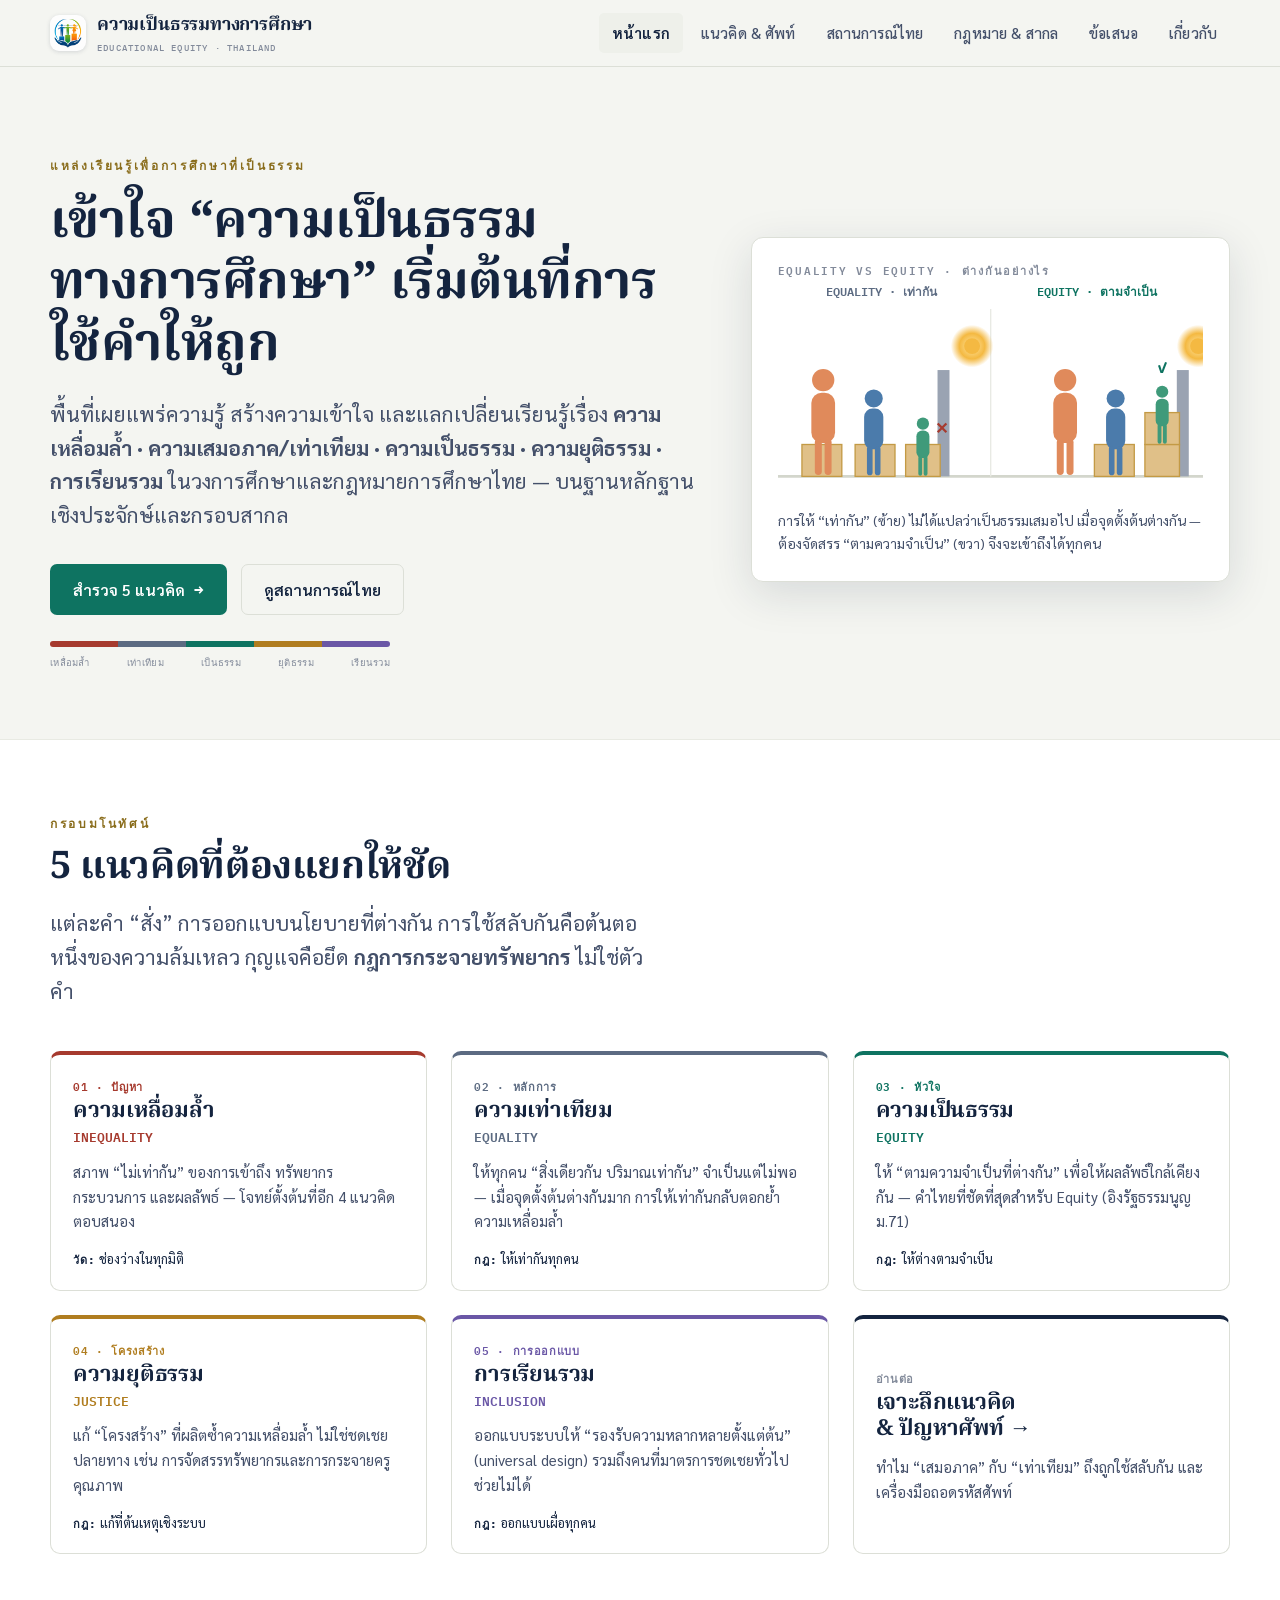
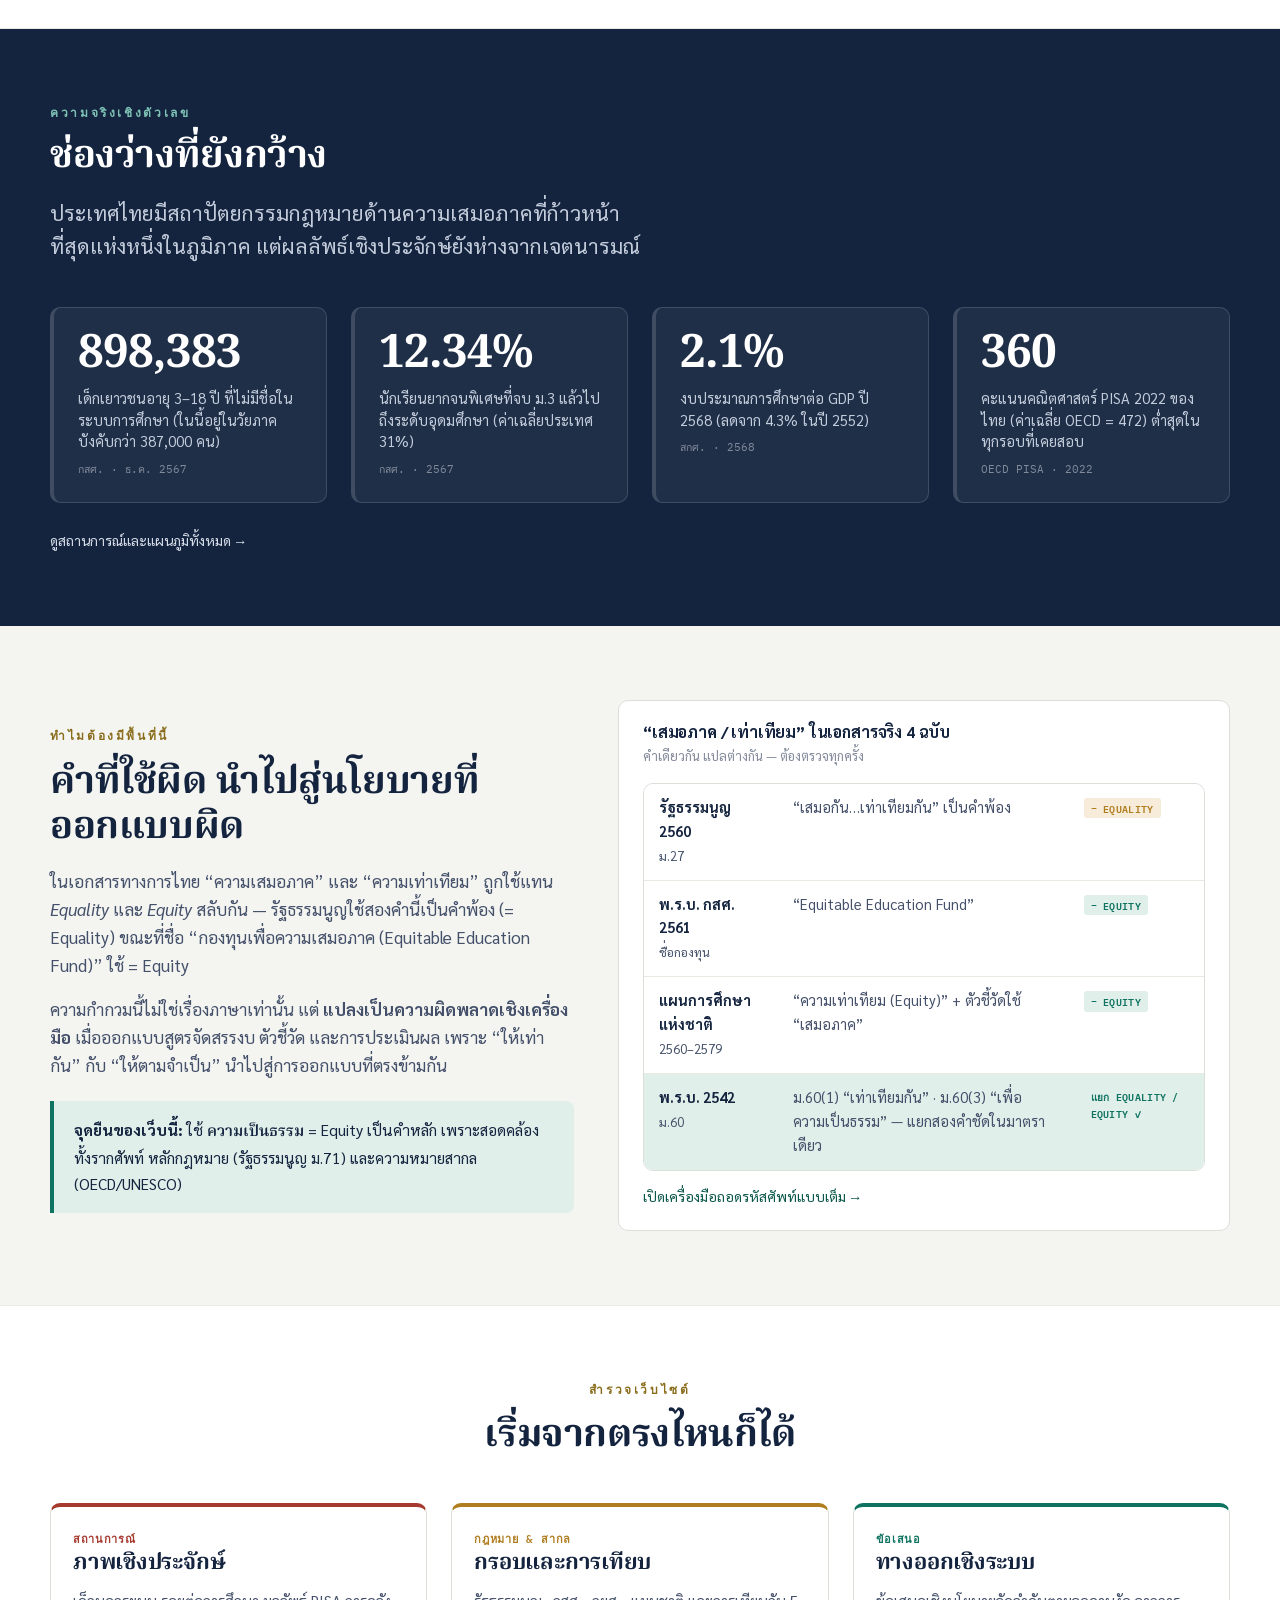
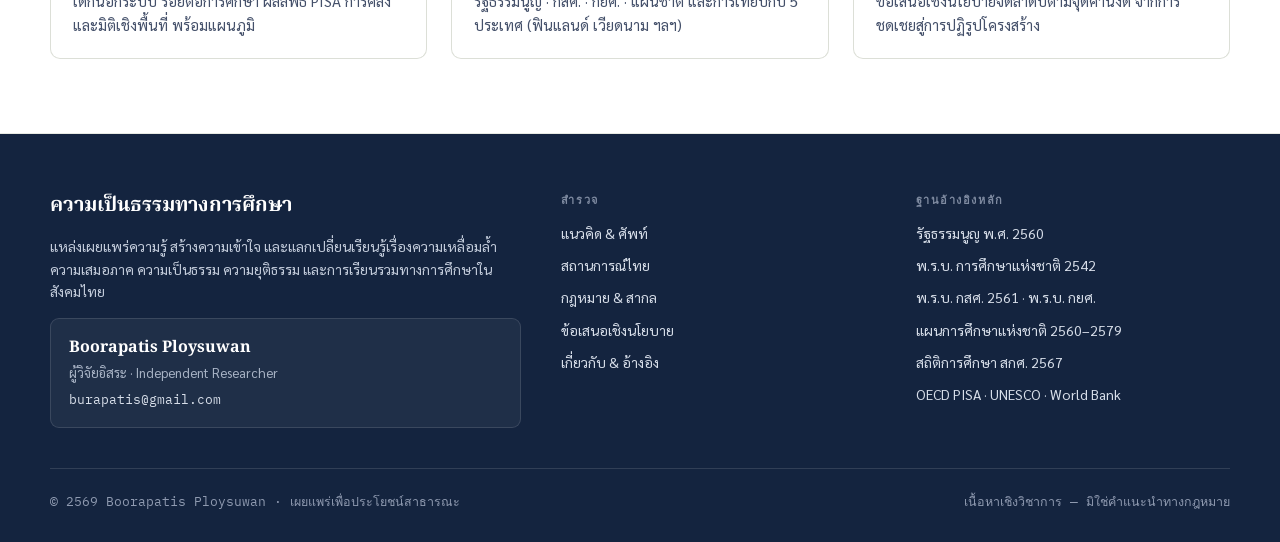
==== index.html @ b5e29b44 "Link constitution to Ratchakitcha and remove local PDF copy. Co-authored-by: Cursor <cursoragent@cur" ====
<!DOCTYPE html>
<html lang="th">
<head>
<meta charset="UTF-8">
<meta name="viewport" content="width=device-width, initial-scale=1.0">
<link rel="icon" type="image/png" href="assets/img/favicon.png">
<link rel="icon" type="image/png" href="assets/img/logo.png">
<title>ความเป็นธรรมทางการศึกษา · Educational Equity Thailand</title>
<meta name="description" content="แหล่งเผยแพร่ความรู้และแลกเปลี่ยนเรียนรู้เรื่องความเหลื่อมล้ำ ความเสมอภาค ความเป็นธรรม ความยุติธรรม และการเรียนรวมทางการศึกษาในสังคมไทย">
<link rel="preconnect" href="https://fonts.googleapis.com">
<link rel="preconnect" href="https://fonts.gstatic.com" crossorigin>
<link href="https://fonts.googleapis.com/css2?family=Noto+Serif+Thai:wght@500;600;700&family=Sarabun:wght@400;500;600;700&family=IBM+Plex+Mono:wght@500;600&display=swap" rel="stylesheet">
<link rel="stylesheet" href="assets/css/styles.css">
<script>document.documentElement.classList.add('js');</script>
</head>
<body>

<!-- HEADER -->
<header class="site-header">
  <div class="wrap nav">
    <a href="index.html" class="brand">
      <img class="brand-logo" src="assets/img/logo.png" alt="โลโก้ ความเป็นธรรมทางการศึกษา">
      <span>ความเป็นธรรมทางการศึกษา<small>Educational Equity · Thailand</small></span>
    </a>
    <button class="nav-toggle" aria-label="เมนู" aria-expanded="false"><span></span><span></span><span></span></button>
    <ul class="nav-links">
      <li><a href="index.html" class="active">หน้าแรก</a></li>
      <li><a href="concepts.html">แนวคิด &amp; ศัพท์</a></li>
      <li><a href="situation.html">สถานการณ์ไทย</a></li>
      <li><a href="frameworks.html">กฎหมาย &amp; สากล</a></li>
      <li><a href="recommendations.html">ข้อเสนอ</a></li>
      <li><a href="about.html">เกี่ยวกับ</a></li>
    </ul>
  </div>
</header>

<!-- HERO -->
<section class="hero">
  <div class="wrap hero-grid">
    <div class="reveal">
      <span class="eyebrow">แหล่งเรียนรู้เพื่อการศึกษาที่เป็นธรรม</span>
      <h1>เข้าใจ “ความเป็นธรรมทางการศึกษา” เริ่มต้นที่การใช้คำให้ถูก</h1>
      <p class="lead">พื้นที่เผยแพร่ความรู้ สร้างความเข้าใจ และแลกเปลี่ยนเรียนรู้เรื่อง <b>ความเหลื่อมล้ำ · ความเสมอภาค/เท่าเทียม · ความเป็นธรรม · ความยุติธรรม · การเรียนรวม</b> ในวงการศึกษาและกฎหมายการศึกษาไทย — บนฐานหลักฐานเชิงประจักษ์และกรอบสากล</p>
      <div class="hero-cta">
        <a href="concepts.html" class="btn btn-primary">สำรวจ 5 แนวคิด <span class="arrow">→</span></a>
        <a href="situation.html" class="btn btn-ghost">ดูสถานการณ์ไทย</a>
      </div>
      <div class="hero-spectrum">
        <div class="spectrum"><i></i><i></i><i></i><i></i><i></i></div>
        <div class="labels"><span>เหลื่อมล้ำ</span><span>เท่าเทียม</span><span>เป็นธรรม</span><span>ยุติธรรม</span><span>เรียนรวม</span></div>
      </div>
    </div>

    <!-- hero visual: equity figures -->
    <div class="hero-card reveal">
      <h4>Equality vs Equity · ต่างกันอย่างไร</h4>
      <svg viewBox="0 0 320 170" role="img" aria-label="ภาพเปรียบเทียบการให้เท่ากันกับการให้ตามความจำเป็น">
        <defs>
          <radialGradient id="sun" cx="50%" cy="50%" r="50%">
            <stop offset="0%" stop-color="#ffe6a3"/><stop offset="60%" stop-color="#f4b942"/><stop offset="100%" stop-color="#f4b942" stop-opacity="0"/>
          </radialGradient>
          <symbol id="k" viewBox="0 0 60 160"><circle cx="30" cy="22" r="16"/><rect x="13" y="40" width="34" height="72" rx="15"/><rect x="18" y="106" width="10" height="52" rx="5"/><rect x="32" y="106" width="10" height="52" rx="5"/></symbol>
        </defs>
        <!-- ground -->
        <line x1="0" y1="150" x2="320" y2="150" stroke="#d3d6cc" stroke-width="2"/>
        <!-- left scene: equality (label) -->
        <text x="78" y="14" text-anchor="middle" font-family="IBM Plex Mono" font-size="9" fill="#5c6b82" font-weight="600">EQUALITY · เท่ากัน</text>
        <text x="240" y="14" text-anchor="middle" font-family="IBM Plex Mono" font-size="9" fill="#0e7361" font-weight="600">EQUITY · ตามจำเป็น</text>
        <line x1="160" y1="24" x2="160" y2="150" stroke="#e8eae3" stroke-width="1"/>
        <!-- walls -->
        <rect x="120" y="70" width="9" height="80" fill="#9aa3b2"/>
        <rect x="300" y="70" width="9" height="80" fill="#9aa3b2"/>
        <circle cx="146" cy="52" r="16" fill="url(#sun)"/><circle cx="146" cy="52" r="6" fill="#f4b942"/>
        <circle cx="316" cy="52" r="16" fill="url(#sun)"/><circle cx="316" cy="52" r="6" fill="#f4b942"/>
        <!-- EQUALITY: 1 box each; short can't see -->
        <g fill="#e0c088" stroke="#c39a45"><rect x="18" y="126" width="30" height="24"/><rect x="58" y="126" width="30" height="24"/><rect x="96" y="126" width="26" height="24"/></g>
        <use href="#k" x="14" y="66" width="40" height="84" fill="#e08a5b"/>
        <use href="#k" x="52" y="82" width="40" height="68" fill="#4b7bab"/>
        <use href="#k" x="92" y="104" width="34" height="46" fill="#3f9a7a"/>
        <text x="118" y="118" font-family="IBM Plex Mono" font-size="12" fill="#a63a2e" font-weight="700">✕</text>
        <!-- EQUITY: redistributed; all see -->
        <g fill="#e0c088" stroke="#c39a45"><rect x="238" y="126" width="30" height="24"/><rect x="276" y="126" width="26" height="24"/><rect x="276" y="102" width="26" height="24"/></g>
        <use href="#k" x="196" y="66" width="40" height="84" fill="#e08a5b"/>
        <use href="#k" x="234" y="82" width="40" height="68" fill="#4b7bab"/>
        <use href="#k" x="272" y="80" width="34" height="46" fill="#3f9a7a"/>
        <text x="286" y="72" font-family="IBM Plex Mono" font-size="11" fill="#0e7361" font-weight="700">✓</text>
      </svg>
      <p class="small muted" style="margin-top:6px">การให้ “เท่ากัน” (ซ้าย) ไม่ได้แปลว่าเป็นธรรมเสมอไป เมื่อจุดตั้งต้นต่างกัน — ต้องจัดสรร “ตามความจำเป็น” (ขวา) จึงจะเข้าถึงได้ทุกคน</p>
    </div>
  </div>
</section>

<!-- 5 CONCEPTS -->
<section class="section alt">
  <div class="wrap">
    <div class="head-block reveal">
      <span class="eyebrow">กรอบมโนทัศน์</span>
      <h2>5 แนวคิดที่ต้องแยกให้ชัด</h2>
      <p class="lead">แต่ละคำ “สั่ง” การออกแบบนโยบายที่ต่างกัน การใช้สลับกันคือต้นตอหนึ่งของความล้มเหลว กุญแจคือยึด <b>กฎการกระจายทรัพยากร</b> ไม่ใช่ตัวคำ</p>
    </div>
    <div class="grid g-3 mt-l">
      <div class="concept-card c-ineq reveal"><span class="tag">01 · ปัญหา</span><h3>ความเหลื่อมล้ำ</h3><div class="en">INEQUALITY</div><p>สภาพ “ไม่เท่ากัน” ของการเข้าถึง ทรัพยากร กระบวนการ และผลลัพธ์ — โจทย์ตั้งต้นที่อีก 4 แนวคิดตอบสนอง</p><div class="rule"><b>วัด:</b> ช่องว่างในทุกมิติ</div></div>
      <div class="concept-card c-eqal reveal"><span class="tag">02 · หลักการ</span><h3>ความเท่าเทียม</h3><div class="en">EQUALITY</div><p>ให้ทุกคน “สิ่งเดียวกัน ปริมาณเท่ากัน” จำเป็นแต่ไม่พอ — เมื่อจุดตั้งต้นต่างกันมาก การให้เท่ากันกลับตอกย้ำความเหลื่อมล้ำ</p><div class="rule"><b>กฎ:</b> ให้เท่ากันทุกคน</div></div>
      <div class="concept-card c-eqty reveal"><span class="tag">03 · หัวใจ</span><h3>ความเป็นธรรม</h3><div class="en">EQUITY</div><p>ให้ “ตามความจำเป็นที่ต่างกัน” เพื่อให้ผลลัพธ์ใกล้เคียงกัน — คำไทยที่ชัดที่สุดสำหรับ Equity (อิงรัฐธรรมนูญ ม.71)</p><div class="rule"><b>กฎ:</b> ให้ต่างตามจำเป็น</div></div>
      <div class="concept-card c-just reveal"><span class="tag">04 · โครงสร้าง</span><h3>ความยุติธรรม</h3><div class="en">JUSTICE</div><p>แก้ “โครงสร้าง” ที่ผลิตซ้ำความเหลื่อมล้ำ ไม่ใช่ชดเชยปลายทาง เช่น การจัดสรรทรัพยากรและการกระจายครูคุณภาพ</p><div class="rule"><b>กฎ:</b> แก้ที่ต้นเหตุเชิงระบบ</div></div>
      <div class="concept-card c-incl reveal"><span class="tag">05 · การออกแบบ</span><h3>การเรียนรวม</h3><div class="en">INCLUSION</div><p>ออกแบบระบบให้ “รองรับความหลากหลายตั้งแต่ต้น” (universal design) รวมถึงคนที่มาตรการชดเชยทั่วไปช่วยไม่ได้</p><div class="rule"><b>กฎ:</b> ออกแบบเผื่อทุกคน</div></div>
      <a href="concepts.html" class="concept-card reveal" style="justify-content:center;align-items:flex-start;text-decoration:none;border-top-color:var(--ink)">
        <span class="tag" style="color:var(--ink-faint)">อ่านต่อ</span>
        <h3 style="color:var(--ink)">เจาะลึกแนวคิด<br>&amp; ปัญหาศัพท์ →</h3>
        <p>ทำไม “เสมอภาค” กับ “เท่าเทียม” ถึงถูกใช้สลับกัน และเครื่องมือถอดรหัสศัพท์</p>
      </a>
    </div>
  </div>
</section>

<!-- KEY STATS -->
<section class="section ink">
  <div class="wrap">
    <div class="head-block reveal">
      <span class="eyebrow">ความจริงเชิงตัวเลข</span>
      <h2>ช่องว่างที่ยังกว้าง</h2>
      <p class="lead" style="color:#c3ccdb">ประเทศไทยมีสถาปัตยกรรมกฎหมายด้านความเสมอภาคที่ก้าวหน้าที่สุดแห่งหนึ่งในภูมิภาค แต่ผลลัพธ์เชิงประจักษ์ยังห่างจากเจตนารมณ์</p>
    </div>
    <div class="grid g-4 mt-l">
      <div class="stat accent-ineq reveal"><div class="num"><span data-count="982304" data-dec="0">0</span></div><div class="lbl">เด็กเยาวชนอายุ 3–18 ปี ที่ไม่มีชื่อในระบบการศึกษา (ในนี้อยู่ในวัยภาคบังคับกว่า 387,000 คน)</div><div class="src">กสศ. · ธ.ค. 2567</div></div>
      <div class="stat accent-just reveal"><div class="num"><span data-count="13.49" data-dec="2" data-suffix="%">0</span></div><div class="lbl">นักเรียนยากจนพิเศษที่จบ ม.3 แล้วไปถึงระดับอุดมศึกษา (ค่าเฉลี่ยประเทศ 31%)</div><div class="src">กสศ. · 2567</div></div>
      <div class="stat accent-eqty reveal"><div class="num"><span data-count="2.3" data-dec="1" data-suffix="%">0</span></div><div class="lbl">งบประมาณการศึกษาต่อ GDP ปี 2568 (ลดจาก 4.3% ในปี 2552)</div><div class="src">สกศ. · 2568</div></div>
      <div class="stat accent-incl reveal"><div class="num"><span data-count="394" data-dec="0">0</span></div><div class="lbl">คะแนนคณิตศาสตร์ PISA 2022 ของไทย (ค่าเฉลี่ย OECD = 472) ต่ำสุดในทุกรอบที่เคยสอบ</div><div class="src">OECD PISA · 2022</div></div>
    </div>
    <p class="small mt-m reveal" style="color:#8f9ab0"><a href="situation.html" style="color:#d7dee9">ดูสถานการณ์และแผนภูมิทั้งหมด →</a></p>
  </div>
</section>

<!-- WHY -->
<section class="section">
  <div class="wrap grid g-2" style="align-items:center;gap:44px">
    <div class="reveal prose">
      <span class="eyebrow">ทำไมต้องมีพื้นที่นี้</span>
      <h2 class="mt-s">คำที่ใช้ผิด นำไปสู่นโยบายที่ออกแบบผิด</h2>
      <p>ในเอกสารทางการไทย “ความเสมอภาค” และ “ความเท่าเทียม” ถูกใช้แทน <i>Equality</i> และ <i>Equity</i> สลับกัน — รัฐธรรมนูญใช้สองคำนี้เป็นคำพ้อง (= Equality) ขณะที่ชื่อ “กองทุนเพื่อความเสมอภาค (Equitable Education Fund)” ใช้ = Equity</p>
      <p>ความกำกวมนี้ไม่ใช่เรื่องภาษาเท่านั้น แต่ <b>แปลงเป็นความผิดพลาดเชิงเครื่องมือ</b> เมื่อออกแบบสูตรจัดสรรงบ ตัวชี้วัด และการประเมินผล เพราะ “ให้เท่ากัน” กับ “ให้ตามจำเป็น” นำไปสู่การออกแบบที่ตรงข้ามกัน</p>
      <div class="callout eqty"><b>จุดยืนของเว็บนี้:</b> ใช้ <span class="kw">ความเป็นธรรม</span> = Equity เป็นคำหลัก เพราะสอดคล้องทั้งรากศัพท์ หลักกฎหมาย (รัฐธรรมนูญ ม.71) และความหมายสากล (OECD/UNESCO)</div>
    </div>
    <div class="reveal">
      <div class="chart">
        <h4>“เสมอภาค / เท่าเทียม” ในเอกสารจริง 4 ฉบับ</h4>
        <div class="cap">คำเดียวกัน แปลต่างกัน — ต้องตรวจทุกครั้ง</div>
        <div class="table-wrap" style="margin-top:16px">
          <table class="data">
            <tbody>
              <tr><td><b>รัฐธรรมนูญ 2560</b><br><span class="xsmall muted">ม.27</span></td><td>“เสมอกัน…เท่าเทียมกัน” เป็นคำพ้อง</td><td><span class="chip w">= EQUALITY</span></td></tr>
              <tr><td><b>พ.ร.บ. กสศ. 2561</b><br><span class="xsmall muted">ชื่อกองทุน</span></td><td>“Equitable Education Fund”</td><td><span class="chip s">= EQUITY</span></td></tr>
              <tr><td><b>แผนการศึกษาแห่งชาติ</b><br><span class="xsmall muted">2560–2579</span></td><td>“ความเท่าเทียม (Equity)” + ตัวชี้วัดใช้ “เสมอภาค”</td><td><span class="chip s">= EQUITY</span></td></tr>
              <tr style="background:var(--c-eqty-bg)"><td><b>พ.ร.บ. 2542</b><br><span class="xsmall muted">ม.60</span></td><td>ม.60(1) “เท่าเทียมกัน” · ม.60(3) “เพื่อความเป็นธรรม” — แยกสองคำชัดในมาตราเดียว</td><td><span class="chip s">แยก EQUALITY / EQUITY ✓</span></td></tr>
            </tbody>
          </table>
        </div>
        <p class="small muted" style="margin-top:14px"><a href="concepts.html#decoder">เปิดเครื่องมือถอดรหัสศัพท์แบบเต็ม →</a></p>
      </div>
    </div>
  </div>
</section>

<!-- EXPLORE CTA -->
<section class="section alt">
  <div class="wrap">
    <div class="head-block reveal center maxw"><span class="eyebrow">สำรวจเว็บไซต์</span><h2 class="mt-s">เริ่มจากตรงไหนก็ได้</h2></div>
    <div class="grid g-3 mt-l">
      <a href="situation.html" class="concept-card reveal" style="border-top-color:var(--c-ineq)"><span class="tag" style="color:var(--c-ineq)">สถานการณ์</span><h3>ภาพเชิงประจักษ์</h3><p>เด็กนอกระบบ รอยต่อการศึกษา ผลลัพธ์ PISA การคลัง และมิติเชิงพื้นที่ พร้อมแผนภูมิ</p></a>
      <a href="frameworks.html" class="concept-card reveal" style="border-top-color:var(--c-just)"><span class="tag" style="color:var(--c-just)">กฎหมาย &amp; สากล</span><h3>กรอบและการเทียบ</h3><p>รัฐธรรมนูญ · กสศ. · กยศ. · แผนชาติ และการเทียบกับ 5 ประเทศ (ฟินแลนด์ เวียดนาม ฯลฯ)</p></a>
      <a href="recommendations.html" class="concept-card reveal" style="border-top-color:var(--c-eqty)"><span class="tag" style="color:var(--c-eqty)">ข้อเสนอ</span><h3>ทางออกเชิงระบบ</h3><p>ข้อเสนอเชิงนโยบายจัดลำดับตามจุดคานงัด จากการชดเชยสู่การปฏิรูปโครงสร้าง</p></a>
    </div>
  </div>
</section>

<!-- FOOTER -->
<footer class="site-footer">
  <div class="wrap">
    <div class="footer-grid">
      <div>
        <div class="brand-f">ความเป็นธรรมทางการศึกษา</div>
        <p>แหล่งเผยแพร่ความรู้ สร้างความเข้าใจ และแลกเปลี่ยนเรียนรู้เรื่องความเหลื่อมล้ำ ความเสมอภาค ความเป็นธรรม ความยุติธรรม และการเรียนรวมทางการศึกษาในสังคมไทย</p>
        <div class="foot-author">
          <div class="nm">Boorapatis Ploysuwan</div>
          <div class="rl">ผู้วิจัยอิสระ · Independent Researcher</div>
          <a href="mailto:burapatis@gmail.com">burapatis@gmail.com</a>
        </div>
      </div>
      <div>
        <h5>สำรวจ</h5>
        <ul>
          <li><a href="concepts.html">แนวคิด &amp; ศัพท์</a></li>
          <li><a href="situation.html">สถานการณ์ไทย</a></li>
          <li><a href="frameworks.html">กฎหมาย &amp; สากล</a></li>
          <li><a href="recommendations.html">ข้อเสนอเชิงนโยบาย</a></li>
          <li><a href="about.html">เกี่ยวกับ &amp; อ้างอิง</a></li>
        </ul>
      </div>
      <div>
        <h5>ฐานอ้างอิงหลัก</h5>
        <ul>
          <li><a href="https://www.ratchakitcha.soc.go.th/DATA/PDF/2560/A/040/1.PDF" target="_blank" rel="noopener">รัฐธรรมนูญ พ.ศ. 2560</a></li><li><a href="assets/docs/national-education-act-2542.pdf" target="_blank" rel="noopener">พ.ร.บ. การศึกษาแห่งชาติ 2542</a></li>
          <li><a href="assets/docs/eef-act-2561.pdf" target="_blank" rel="noopener">พ.ร.บ. กสศ. 2561</a> · <a href="assets/docs/student-loan-act.pdf" target="_blank" rel="noopener">พ.ร.บ. กยศ.</a></li>
          <li><a href="assets/docs/national-education-plan-2560-2579.pdf" target="_blank" rel="noopener">แผนการศึกษาแห่งชาติ 2560–2579</a></li>
          <li><a href="assets/docs/education-statistics-2567.pdf" target="_blank" rel="noopener">สถิติการศึกษา สกศ. 2567</a></li>
          <li><a href="https://www.oecd.org/en/publications/pisa-2022-results-volume-i_53f23881-en.html" target="_blank" rel="noopener">OECD PISA</a> · <a href="https://www.unesco.org/sdg4education2030/en/about-us" target="_blank" rel="noopener">UNESCO</a> · <a href="https://www.worldbank.org/en/topic/education/brief/what-is-learning-poverty" target="_blank" rel="noopener">World Bank</a></li>
        </ul>
      </div>
    </div>
    <div class="footer-bottom">
      <span>© <span id="year">2568</span> Boorapatis Ploysuwan · เผยแพร่เพื่อประโยชน์สาธารณะ</span>
      <span>เนื้อหาเชิงวิชาการ — มิใช่คำแนะนำทางกฎหมาย</span>
    </div>
  </div>
</footer>

<button class="backtop" aria-label="กลับขึ้นบน">↑</button>
<script src="assets/js/main.js"></script>
</body>
</html>
---- assets/css/styles.css ----
/* =====================================================================
   ความเป็นธรรมทางการศึกษา — Educational Equity Thailand
   Design system · Boorapatis Ploysuwan
   ===================================================================== */

:root{
  /* surfaces */
  --paper:#f4f5f1;
  --paper-2:#ffffff;
  --paper-3:#eef0ea;
  --ink:#14243f;
  --ink-soft:#44506a;
  --ink-faint:#828a9a;
  --line:#dcdfd7;
  --line-soft:#e8eae3;

  /* concept spectrum */
  --c-ineq:#a63a2e;   --c-ineq-bg:#f6e6e2;
  --c-eqal:#5c6b82;   --c-eqal-bg:#e9ebef;
  --c-eqty:#0e7361;   --c-eqty-bg:#e0efea;
  --c-just:#b07d1f;   --c-just-bg:#f6ecd9;
  --c-incl:#6a57a6;   --c-incl-bg:#ece7f5;

  /* brand action */
  --brand:#0e7361;
  --brand-dk:#0a5749;
  --gold:#8a6d1c;

  /* type */
  --serif:"Noto Serif Thai", Georgia, serif;
  --sans:"Sarabun", system-ui, -apple-system, sans-serif;
  --mono:"IBM Plex Mono", ui-monospace, monospace;

  --wrap:1180px;
  --radius:6px;
  --shadow:0 2px 20px rgba(20,36,63,.07);
  --shadow-lg:0 12px 44px rgba(20,36,63,.13);
}

*{ box-sizing:border-box; margin:0; padding:0; }
html{ scroll-behavior:smooth; }
body{
  font-family:var(--sans); color:var(--ink); background:var(--paper);
  line-height:1.65; font-size:17px; -webkit-font-smoothing:antialiased;
  text-rendering:optimizeLegibility;
}
img,svg{ max-width:100%; display:block; }
a{ color:var(--brand-dk); text-decoration:none; }
a:hover{ text-decoration:underline; }

/* ---------- layout ---------- */
.wrap{ width:var(--wrap); max-width:calc(100% - 44px); margin-inline:auto; }
.section{ padding:74px 0; }
.section.tight{ padding:48px 0; }
.section.alt{ background:var(--paper-2); border-block:1px solid var(--line-soft); }
.section.ink{ background:var(--ink); color:#eef1f6; }
.section.ink .eyebrow{ color:#7fc3b6; }

.grid{ display:grid; gap:24px; }
.g-2{ grid-template-columns:repeat(2,1fr); }
.g-3{ grid-template-columns:repeat(3,1fr); }
.g-4{ grid-template-columns:repeat(4,1fr); }
.center{ text-align:center; }
.mt-s{ margin-top:14px; } .mt-m{ margin-top:26px; } .mt-l{ margin-top:44px; }
.maxw{ max-width:70ch; } .maxw.center{ margin-inline:auto; }

/* ---------- typography ---------- */
.eyebrow{
  font-family:var(--mono); font-size:12px; font-weight:600; letter-spacing:.22em;
  text-transform:uppercase; color:var(--gold);
}
h1,h2,h3,h4{ font-family:var(--serif); font-weight:700; color:var(--ink); line-height:1.18; letter-spacing:-.01em; }
.section.ink h1,.section.ink h2,.section.ink h3{ color:#fff; }
h1{ font-size:clamp(32px,5vw,52px); }
h2{ font-size:clamp(26px,3.4vw,38px); }
h3{ font-size:clamp(20px,2.2vw,25px); }
h4{ font-size:19px; }
.lead{ font-size:clamp(18px,2vw,21px); color:var(--ink-soft); line-height:1.6; }
.muted{ color:var(--ink-soft); }
.small{ font-size:14px; } .xsmall{ font-size:12.5px; }
strong,b{ font-weight:700; color:inherit; }
.kw{ font-family:var(--serif); font-weight:600; }
.mono{ font-family:var(--mono); }

/* ---------- spectrum motif (signature) ---------- */
.spectrum{ display:flex; height:6px; width:100%; border-radius:3px; overflow:hidden; }
.spectrum i{ flex:1; display:block; }
.spectrum i:nth-child(1){ background:var(--c-ineq); }
.spectrum i:nth-child(2){ background:var(--c-eqal); }
.spectrum i:nth-child(3){ background:var(--c-eqty); }
.spectrum i:nth-child(4){ background:var(--c-just); }
.spectrum i:nth-child(5){ background:var(--c-incl); }
.spectrum.slim{ height:4px; }

/* ---------- header / nav ---------- */
.site-header{
  position:sticky; top:0; z-index:60;
  background:rgba(244,245,241,.85); backdrop-filter:blur(12px);
  border-bottom:1px solid var(--line);
}
.nav{ display:flex; align-items:center; justify-content:space-between; height:66px; }
.brand{ display:flex; align-items:center; gap:11px; color:var(--ink); font-family:var(--serif);
  font-weight:700; font-size:18px; letter-spacing:-.01em; }
.brand:hover{ text-decoration:none; }
.brand .mark{ width:30px; height:30px; border-radius:7px; background:var(--ink);
  display:grid; place-items:center; flex:none; }
.brand .mark span{ display:block; width:15px; height:15px; }
.brand .mark .spectrum{ height:15px; border-radius:3px; }
.brand-logo{ width:36px; height:36px; border-radius:8px; flex:none; object-fit:contain; background:#fff; }
.author-photo{ width:132px; height:132px; border-radius:14px; object-fit:cover; border:3px solid var(--paper-3); box-shadow:var(--shadow); flex:none; }
.author-row{ display:flex; gap:18px; align-items:center; }
.brand small{ display:block; font-family:var(--mono); font-size:8.5px; letter-spacing:.14em;
  color:var(--ink-faint); font-weight:500; text-transform:uppercase; margin-top:1px; }
.nav-links{ display:flex; align-items:center; gap:5px; list-style:none; }
.nav-links a{ display:block; padding:8px 13px; border-radius:5px; color:var(--ink-soft);
  font-size:15px; font-weight:500; letter-spacing:.01em; }
.nav-links a:hover{ background:var(--paper-3); color:var(--ink); text-decoration:none; }
.nav-links a.active{ color:var(--ink); font-weight:600; background:var(--paper-3); }
.nav-toggle{ display:none; background:none; border:1px solid var(--line); border-radius:6px;
  width:42px; height:38px; cursor:pointer; }
.nav-toggle span{ display:block; width:18px; height:2px; background:var(--ink); margin:3px auto; transition:.25s; }

/* ---------- buttons ---------- */
.btn{ display:inline-flex; align-items:center; gap:9px; font-family:var(--sans); font-weight:600;
  font-size:15.5px; padding:12px 22px; border-radius:7px; border:1.5px solid transparent;
  cursor:pointer; transition:.2s; }
.btn:hover{ text-decoration:none; transform:translateY(-1px); }
.btn-primary{ background:var(--brand); color:#fff; }
.btn-primary:hover{ background:var(--brand-dk); color:#fff; }
.btn-ghost{ background:transparent; color:var(--ink); border-color:var(--line); }
.btn-ghost:hover{ border-color:var(--ink); background:var(--paper-2); }
.btn .arrow{ font-family:var(--mono); }

/* ---------- hero ---------- */
.hero{ position:relative; padding:82px 0 68px; overflow:hidden; }
.hero-grid{ display:grid; grid-template-columns:1.15fr .85fr; gap:52px; align-items:center; }
.hero h1{ margin-top:16px; }
.hero .lead{ margin-top:20px; max-width:56ch; }
.hero-cta{ display:flex; gap:14px; margin-top:32px; flex-wrap:wrap; }
.hero-spectrum{ max-width:340px; margin-top:26px; }
.hero-spectrum .labels{ display:flex; justify-content:space-between; margin-top:8px;
  font-family:var(--mono); font-size:9.5px; letter-spacing:.03em; color:var(--ink-faint); }

/* hero side visual */
.hero-card{ background:var(--paper-2); border:1px solid var(--line); border-radius:12px;
  box-shadow:var(--shadow-lg); padding:26px; }
.hero-card h4{ font-family:var(--mono); font-size:11px; letter-spacing:.16em; text-transform:uppercase;
  color:var(--ink-faint); font-weight:600; }
.figrow{ display:flex; align-items:flex-end; justify-content:space-around; height:150px; margin:18px 0 6px; }

/* ---------- eyebrow-head block ---------- */
.head-block{ max-width:66ch; }
.head-block .eyebrow{ display:block; margin-bottom:12px; }
.head-block h2 + .lead{ margin-top:16px; }

/* ---------- concept cards ---------- */
.concept-card{ background:var(--paper-2); border:1px solid var(--line); border-radius:10px;
  padding:22px 22px 20px; border-top:4px solid var(--ink); transition:.2s; height:100%;
  display:flex; flex-direction:column; }
.concept-card:hover{ box-shadow:var(--shadow); transform:translateY(-2px); }
.concept-card .tag{ font-family:var(--mono); font-size:11px; font-weight:600; letter-spacing:.06em; }
.concept-card h3{ margin-top:4px; font-size:22px; }
.concept-card .en{ font-family:var(--mono); font-size:12.5px; font-weight:600; margin-top:2px; }
.concept-card p{ margin-top:12px; font-size:15px; color:var(--ink-soft); }
.concept-card .rule{ margin-top:auto; padding-top:14px; font-size:13px; }
.concept-card .rule b{ font-family:var(--mono); font-size:11px; text-transform:uppercase; letter-spacing:.08em; }
.c-ineq{ border-top-color:var(--c-ineq); } .c-ineq .tag,.c-ineq .en{ color:var(--c-ineq); }
.c-eqal{ border-top-color:var(--c-eqal); } .c-eqal .tag,.c-eqal .en{ color:var(--c-eqal); }
.c-eqty{ border-top-color:var(--c-eqty); } .c-eqty .tag,.c-eqty .en{ color:var(--c-eqty); }
.c-just{ border-top-color:var(--c-just); } .c-just .tag,.c-just .en{ color:var(--c-just); }
.c-incl{ border-top-color:var(--c-incl); } .c-incl .tag,.c-incl .en{ color:var(--c-incl); }

/* ---------- stat cards ---------- */
.stat{ background:var(--paper-2); border:1px solid var(--line); border-radius:10px; padding:24px; }
.section.ink .stat{ background:rgba(255,255,255,.05); border-color:rgba(255,255,255,.14); }
.stat .num{ font-family:var(--serif); font-weight:700; font-size:clamp(34px,4.4vw,46px);
  line-height:1; color:var(--ink); letter-spacing:-.02em; }
.section.ink .stat .num{ color:#fff; }
.stat .num .unit{ font-size:.5em; font-weight:600; color:var(--ink-soft); margin-left:3px; }
.section.ink .stat .num .unit{ color:#b9c4d4; }
.stat .lbl{ margin-top:10px; font-size:14.5px; color:var(--ink-soft); line-height:1.5; }
.section.ink .stat .lbl{ color:#c3ccdb; }
.stat .src{ margin-top:8px; font-family:var(--mono); font-size:10.5px; color:var(--ink-faint); }
.stat.accent-ineq{ border-left:4px solid var(--c-ineq); }
.stat.accent-eqty{ border-left:4px solid var(--c-eqty); }
.stat.accent-just{ border-left:4px solid var(--c-just); }
.stat.accent-incl{ border-left:4px solid var(--c-incl); }

/* ---------- prose blocks ---------- */
.prose p{ margin-top:16px; color:var(--ink-soft); }
.prose p:first-child{ margin-top:0; }
.prose h3{ margin-top:34px; }
.prose h4{ margin-top:24px; }
.prose ul{ margin-top:14px; padding-left:0; list-style:none; }
.prose ul li{ position:relative; padding-left:24px; margin-top:10px; color:var(--ink-soft); }
.prose ul li::before{ content:""; position:absolute; left:4px; top:11px; width:7px; height:7px;
  border-radius:50%; background:var(--brand); }
.callout{ border-left:4px solid var(--gold); background:var(--c-just-bg); padding:16px 20px;
  border-radius:0 8px 8px 0; margin-top:22px; font-size:15.5px; }
.callout.eqty{ border-color:var(--c-eqty); background:var(--c-eqty-bg); }
.callout.ineq{ border-color:var(--c-ineq); background:var(--c-ineq-bg); }
.callout b{ color:var(--ink); }

/* ---------- tables ---------- */
.table-wrap{ overflow-x:auto; margin-top:22px; border:1px solid var(--line); border-radius:10px; }
table.data{ width:100%; border-collapse:collapse; font-size:14.5px; background:var(--paper-2); min-width:560px; }
table.data th{ text-align:left; padding:13px 15px; background:var(--paper-3); color:var(--ink);
  font-weight:600; font-size:12.5px; border-bottom:1.5px solid var(--ink); }
table.data td{ padding:12px 15px; border-bottom:1px solid var(--line-soft); color:var(--ink-soft);
  vertical-align:top; }
table.data tr:last-child td{ border-bottom:none; }
table.data td b{ color:var(--ink); }
.chip{ display:inline-block; font-family:var(--mono); font-size:10px; font-weight:600; padding:2px 7px;
  border-radius:3px; letter-spacing:.03em; }
.chip.s{ background:var(--c-eqty-bg); color:var(--c-eqty); }
.chip.w{ background:var(--c-just-bg); color:var(--c-just); }

/* ---------- decoder (interactive) ---------- */
.decoder{ background:var(--paper-2); border:1px solid var(--line); border-radius:12px; overflow:hidden; }
.decoder-tabs{ display:flex; flex-wrap:wrap; gap:2px; padding:10px; background:var(--paper-3);
  border-bottom:1px solid var(--line); }
.decoder-tab{ flex:1; min-width:120px; font-family:var(--sans); font-weight:600; font-size:14px;
  padding:10px 12px; border:none; background:transparent; border-radius:6px; cursor:pointer;
  color:var(--ink-soft); border-bottom:3px solid transparent; transition:.15s; }
.decoder-tab:hover{ background:var(--paper-2); }
.decoder-tab.active{ background:var(--paper-2); color:var(--ink); box-shadow:var(--shadow); }
.decoder-tab .en{ display:block; font-family:var(--mono); font-size:10px; font-weight:600; opacity:.75; }
.decoder-panel{ padding:28px; display:none; }
.decoder-panel.active{ display:block; animation:fade .3s ease; }
.decoder-panel .dp-th{ font-family:var(--serif); font-size:28px; font-weight:700; }
.decoder-panel .dp-en{ font-family:var(--mono); font-weight:600; font-size:14px; margin-top:2px; }
.decoder-panel .dp-grid{ display:grid; grid-template-columns:repeat(3,1fr); gap:18px; margin-top:20px; }
.dp-cell{ background:var(--paper); border-radius:8px; padding:15px 16px; }
.dp-cell h5{ font-family:var(--mono); font-size:10.5px; letter-spacing:.1em; text-transform:uppercase;
  color:var(--ink-faint); font-weight:600; margin-bottom:7px; }
.dp-cell p{ font-size:14.5px; color:var(--ink-soft); }
.tab-ineq.active{ border-bottom-color:var(--c-ineq); } .tab-ineq.active .en{ color:var(--c-ineq); }
.tab-eqal.active{ border-bottom-color:var(--c-eqal); } .tab-eqal.active .en{ color:var(--c-eqal); }
.tab-eqty.active{ border-bottom-color:var(--c-eqty); } .tab-eqty.active .en{ color:var(--c-eqty); }
.tab-just.active{ border-bottom-color:var(--c-just); } .tab-just.active .en{ color:var(--c-just); }
.tab-incl.active{ border-bottom-color:var(--c-incl); } .tab-incl.active .en{ color:var(--c-incl); }

/* ---------- charts (svg/bar) ---------- */
.chart{ background:var(--paper-2); border:1px solid var(--line); border-radius:10px; padding:22px 24px; }
.chart h4{ font-family:var(--sans); font-weight:700; font-size:16px; }
.chart .cap{ font-size:13px; color:var(--ink-faint); margin-top:3px; }
.bars{ margin-top:20px; display:flex; flex-direction:column; gap:13px; }
.bar-row{ display:grid; grid-template-columns:130px 1fr 58px; align-items:center; gap:12px; font-size:13.5px; }
.bar-row .name{ color:var(--ink-soft); text-align:right; }
.bar-row .track{ background:var(--paper-3); border-radius:5px; height:22px; overflow:hidden; }
.bar-row .fill{ height:100%; border-radius:5px; width:0; transition:width 1.1s cubic-bezier(.2,.7,.3,1); }
.bar-row .val{ font-family:var(--mono); font-weight:600; font-size:13px; color:var(--ink); }
.bar-row.hl .name{ color:var(--ink); font-weight:700; }

/* ---------- timeline / layers ---------- */
.layers{ display:flex; flex-direction:column; gap:0; margin-top:26px; border-left:2px solid var(--line); }
.layer{ position:relative; padding:0 0 30px 30px; }
.layer::before{ content:""; position:absolute; left:-9px; top:3px; width:16px; height:16px;
  border-radius:50%; background:var(--paper); border:3px solid var(--brand); }
.layer:last-child{ padding-bottom:0; }
.layer .yr{ font-family:var(--mono); font-size:12px; font-weight:600; color:var(--gold); letter-spacing:.05em; }
.layer h4{ font-family:var(--serif); margin-top:2px; }
.layer p{ font-size:14.5px; color:var(--ink-soft); margin-top:6px; }

/* ---------- footer ---------- */
.site-footer{ background:var(--ink); color:#c3ccdb; padding:56px 0 30px; }
.site-footer a{ color:#d7dee9; }
.footer-grid{ display:grid; grid-template-columns:1.5fr 1fr 1fr; gap:40px; }
.site-footer h5{ font-family:var(--mono); font-size:11px; letter-spacing:.14em; text-transform:uppercase;
  color:#7f8ba1; font-weight:600; margin-bottom:14px; }
.site-footer .brand-f{ font-family:var(--serif); font-size:20px; color:#fff; font-weight:700; }
.site-footer p{ font-size:14px; margin-top:12px; line-height:1.6; }
.site-footer ul{ list-style:none; }
.site-footer ul li{ margin-top:9px; font-size:14px; }
.foot-author{ background:rgba(255,255,255,.05); border:1px solid rgba(255,255,255,.12);
  border-radius:9px; padding:16px 18px; margin-top:16px; }
.foot-author .nm{ color:#fff; font-weight:700; font-family:var(--serif); font-size:16px; }
.foot-author .rl{ font-size:13px; color:#a9b4c6; }
.foot-author a{ font-family:var(--mono); font-size:13px; }
.footer-bottom{ border-top:1px solid rgba(255,255,255,.12); margin-top:40px; padding-top:22px;
  display:flex; justify-content:space-between; flex-wrap:wrap; gap:12px;
  font-size:12.5px; color:#8f9ab0; font-family:var(--mono); }

/* ---------- misc ---------- */
.pill{ display:inline-flex; align-items:center; gap:7px; font-family:var(--mono); font-size:12px;
  font-weight:600; letter-spacing:.05em; padding:6px 13px; border-radius:20px;
  background:var(--paper-2); border:1px solid var(--line); color:var(--ink-soft); }
.pill .dot{ width:8px; height:8px; border-radius:50%; }
.divider{ height:1px; background:var(--line); margin:0; }
.backtop{ position:fixed; right:22px; bottom:22px; width:46px; height:46px; border-radius:50%;
  background:var(--ink); color:#fff; border:none; cursor:pointer; display:grid; place-items:center;
  opacity:0; pointer-events:none; transition:.25s; z-index:50; box-shadow:var(--shadow-lg); }
.backtop.show{ opacity:1; pointer-events:auto; }
.crumbs{ font-family:var(--mono); font-size:12px; color:var(--ink-faint); letter-spacing:.04em; }
.crumbs a{ color:var(--ink-soft); }

/* page hero (interior) */
.page-hero{ padding:56px 0 40px; border-bottom:1px solid var(--line); background:var(--paper-2); }
.page-hero .spectrum{ max-width:180px; margin-top:20px; }

/* ---------- reveal animation (progressive enhancement) ---------- */
html.js .reveal{ opacity:0; transform:translateY(18px); transition:opacity .6s ease, transform .6s ease; }
html.js .reveal.in{ opacity:1; transform:none; }
@keyframes fade{ from{opacity:0} to{opacity:1} }

/* ---------- responsive ---------- */
@media (max-width:900px){
  .hero-grid{ grid-template-columns:1fr; gap:36px; }
  .hero-card{ order:-1; }
  .g-4{ grid-template-columns:repeat(2,1fr); }
  .footer-grid{ grid-template-columns:1fr; gap:28px; }
  .decoder-panel .dp-grid{ grid-template-columns:1fr; }
}
@media (max-width:680px){
  body{ font-size:16px; }
  .nav-links{ position:fixed; inset:66px 0 auto 0; flex-direction:column; gap:0;
    background:var(--paper-2); border-bottom:1px solid var(--line); padding:8px;
    transform:translateY(-130%); transition:transform .3s; box-shadow:var(--shadow); }
  .nav-links.open{ transform:none; }
  .nav-links a{ padding:13px; border-radius:6px; font-size:16px; }
  .nav-toggle{ display:block; }
  .g-2,.g-3{ grid-template-columns:1fr; }
  .section{ padding:52px 0; }
  .bar-row{ grid-template-columns:96px 1fr 50px; gap:8px; font-size:12.5px; }
}

@media (prefers-reduced-motion:reduce){
  *{ animation:none !important; transition:none !important; scroll-behavior:auto !important; }
  .reveal{ opacity:1; transform:none; }
  .bar-row .fill{ transition:none; }
}

/* ---------- logo, author photo, document links (added) ---------- */
.brand-logo{ width:36px; height:36px; border-radius:9px; object-fit:cover; flex:none;
  box-shadow:0 1px 4px rgba(20,36,63,.15); background:#fff; }
.author-card-top{ display:flex; align-items:center; gap:16px; margin-bottom:4px; }
.author-photo{ width:78px; height:78px; border-radius:50%; object-fit:cover;
  border:3px solid var(--paper-3); flex:none; box-shadow:var(--shadow); }
.doclist{ list-style:none; margin-top:14px; padding:0; }
.doclist li{ margin:0; padding:0; }
.doclist li::before{ display:none; }
.doclist a{ display:flex; align-items:center; gap:11px; padding:11px 13px; border:1px solid var(--line);
  border-radius:8px; margin-top:9px; color:var(--ink); background:var(--paper-2); transition:.15s;
  font-size:14.5px; line-height:1.35; }
.doclist a:hover{ border-color:var(--brand); background:var(--c-eqty-bg); text-decoration:none; transform:translateX(2px); }
.doclist a .ic{ font-family:var(--mono); font-weight:600; font-size:10px; color:#fff; background:var(--c-ineq);
  padding:4px 6px; border-radius:4px; flex:none; letter-spacing:.03em; }
.doclist a .ic.ext{ background:var(--c-eqal); }
.doclist a .t{ flex:1; }
.doclist a .t small{ display:block; color:var(--ink-faint); font-size:12px; font-weight:400; margin-top:1px; }
.doclist a .go{ font-family:var(--mono); color:var(--ink-faint); font-size:14px; flex:none; }
.doclist a:hover .go{ color:var(--brand); }
.layer a{ font-family:var(--mono); font-size:12.5px; font-weight:600; white-space:nowrap; }
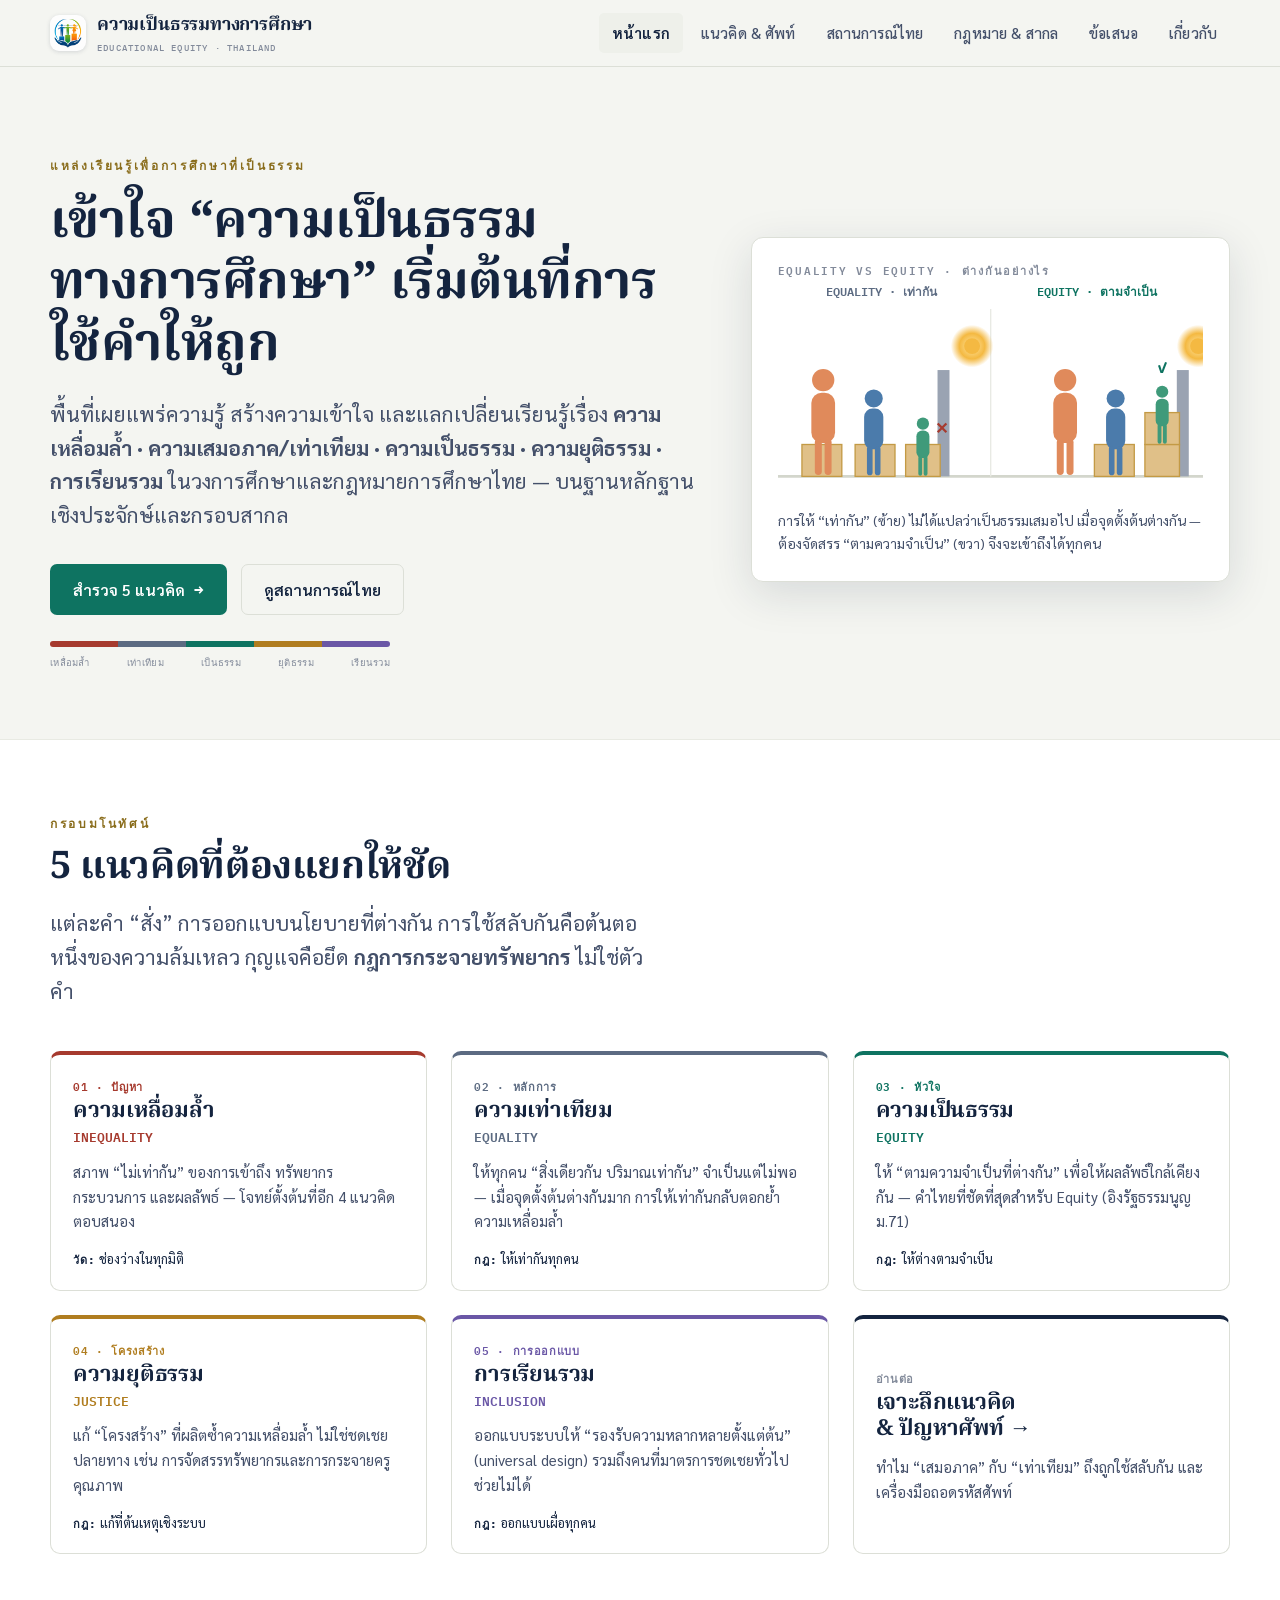
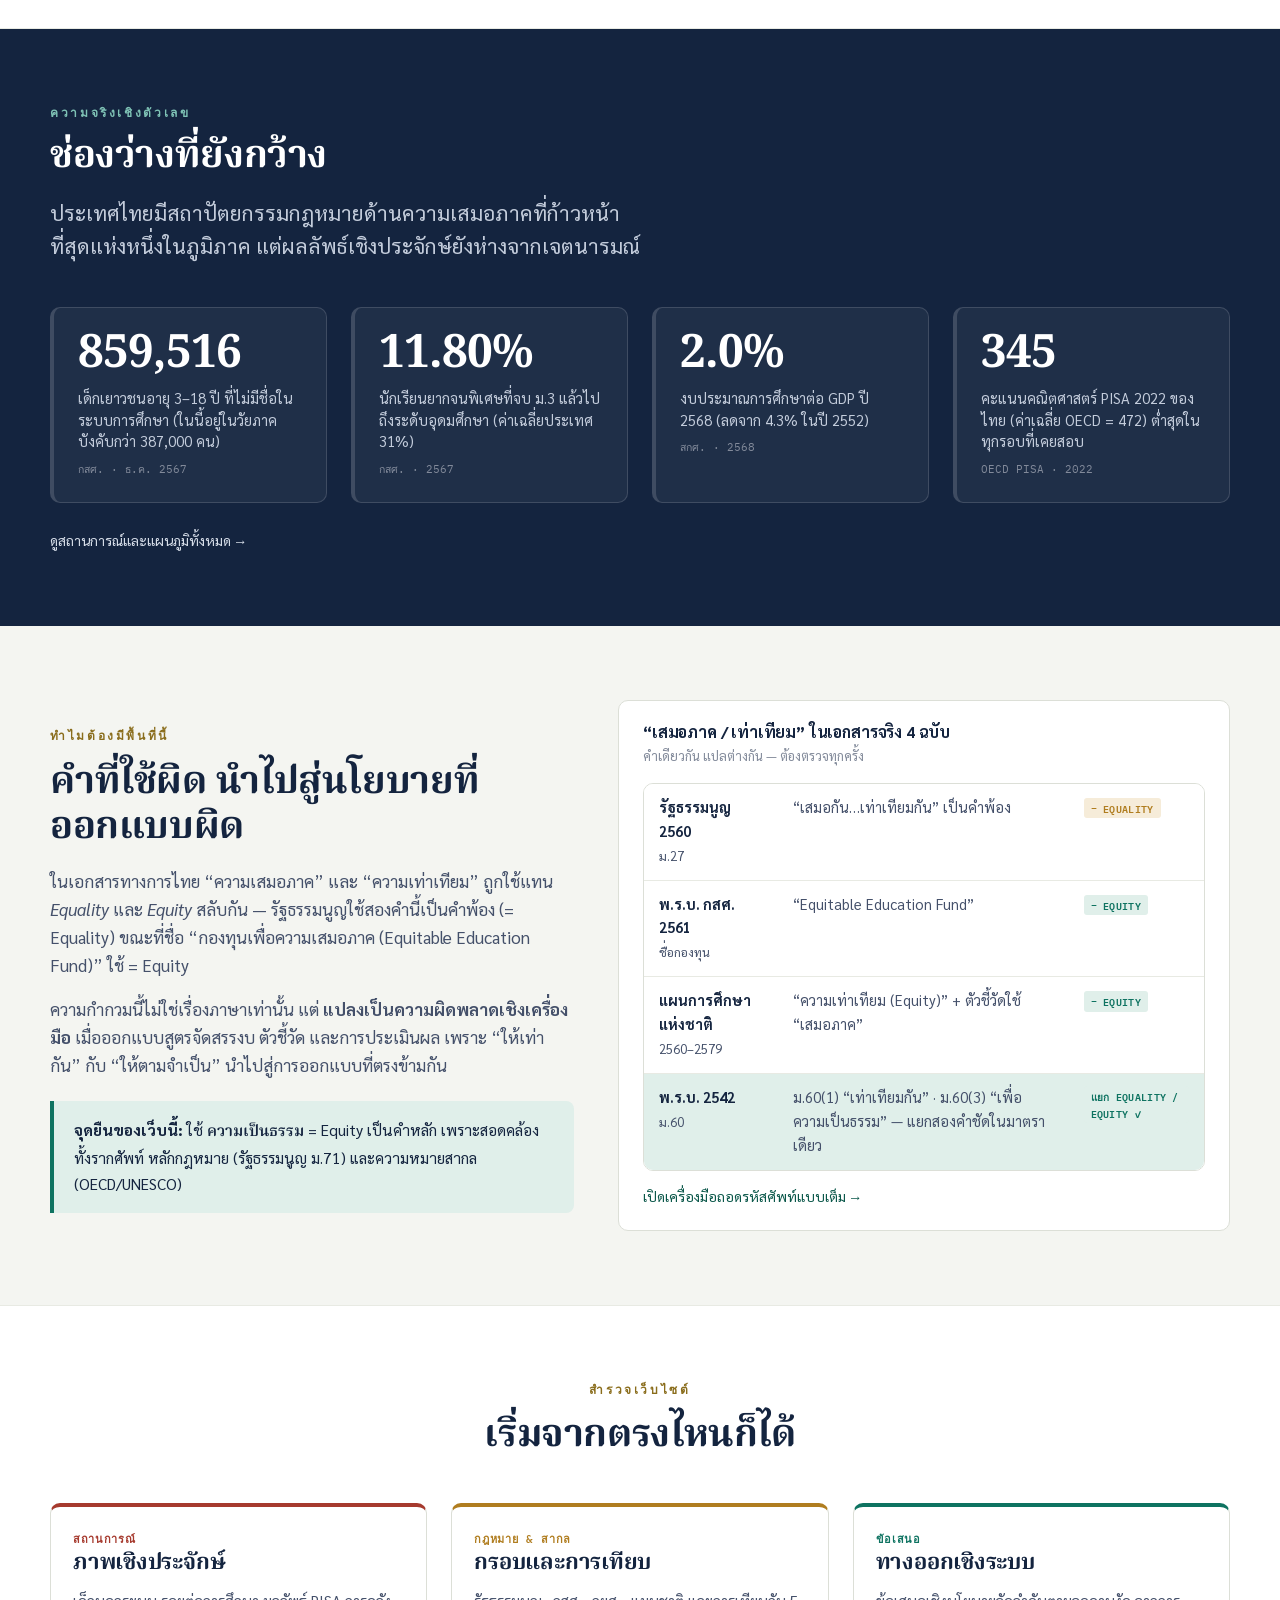
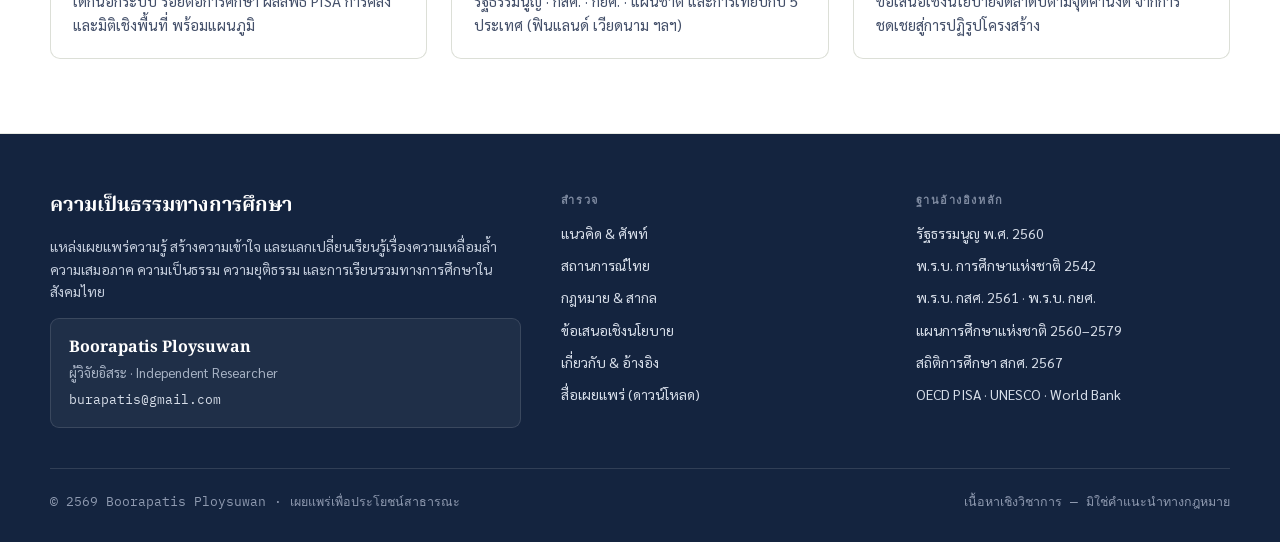
==== commit fa8ed284: "Add downloadable media section and expand legal references. Include terminology decoder and four-con" ====
--- a/index.html
+++ b/index.html
@@ -193,7 +193,7 @@
           <li><a href="situation.html">สถานการณ์ไทย</a></li>
           <li><a href="frameworks.html">กฎหมาย &amp; สากล</a></li>
           <li><a href="recommendations.html">ข้อเสนอเชิงนโยบาย</a></li>
-          <li><a href="about.html">เกี่ยวกับ &amp; อ้างอิง</a></li>
+          <li><a href="about.html">เกี่ยวกับ &amp; อ้างอิง</a></li><li><a href="concepts.html#downloads">สื่อเผยแพร่ (ดาวน์โหลด)</a></li>
         </ul>
       </div>
       <div>
--- a/assets/css/styles.css
+++ b/assets/css/styles.css
@@ -109,6 +109,12 @@
 .brand-logo{ width:36px; height:36px; border-radius:8px; flex:none; object-fit:contain; background:#fff; }
 .author-photo{ width:132px; height:132px; border-radius:14px; object-fit:cover; border:3px solid var(--paper-3); box-shadow:var(--shadow); flex:none; }
 .author-row{ display:flex; gap:18px; align-items:center; }
+.dl-row{ display:flex; flex-wrap:wrap; gap:8px; margin-top:auto; padding-top:16px; }
+.dl-btn{ font-family:var(--mono); font-size:12.5px; font-weight:600; padding:9px 15px; border-radius:6px;
+  background:var(--brand); color:#fff; border:1.5px solid var(--brand); transition:.18s; }
+.dl-btn:hover{ background:var(--brand-dk); border-color:var(--brand-dk); text-decoration:none; transform:translateY(-1px); }
+.dl-btn.ghost{ background:transparent; color:var(--ink-soft); border-color:var(--line); }
+.dl-btn.ghost:hover{ border-color:var(--ink); color:var(--ink); background:var(--paper-2); }
 .brand small{ display:block; font-family:var(--mono); font-size:8.5px; letter-spacing:.14em;
   color:var(--ink-faint); font-weight:500; text-transform:uppercase; margin-top:1px; }
 .nav-links{ display:flex; align-items:center; gap:5px; list-style:none; }
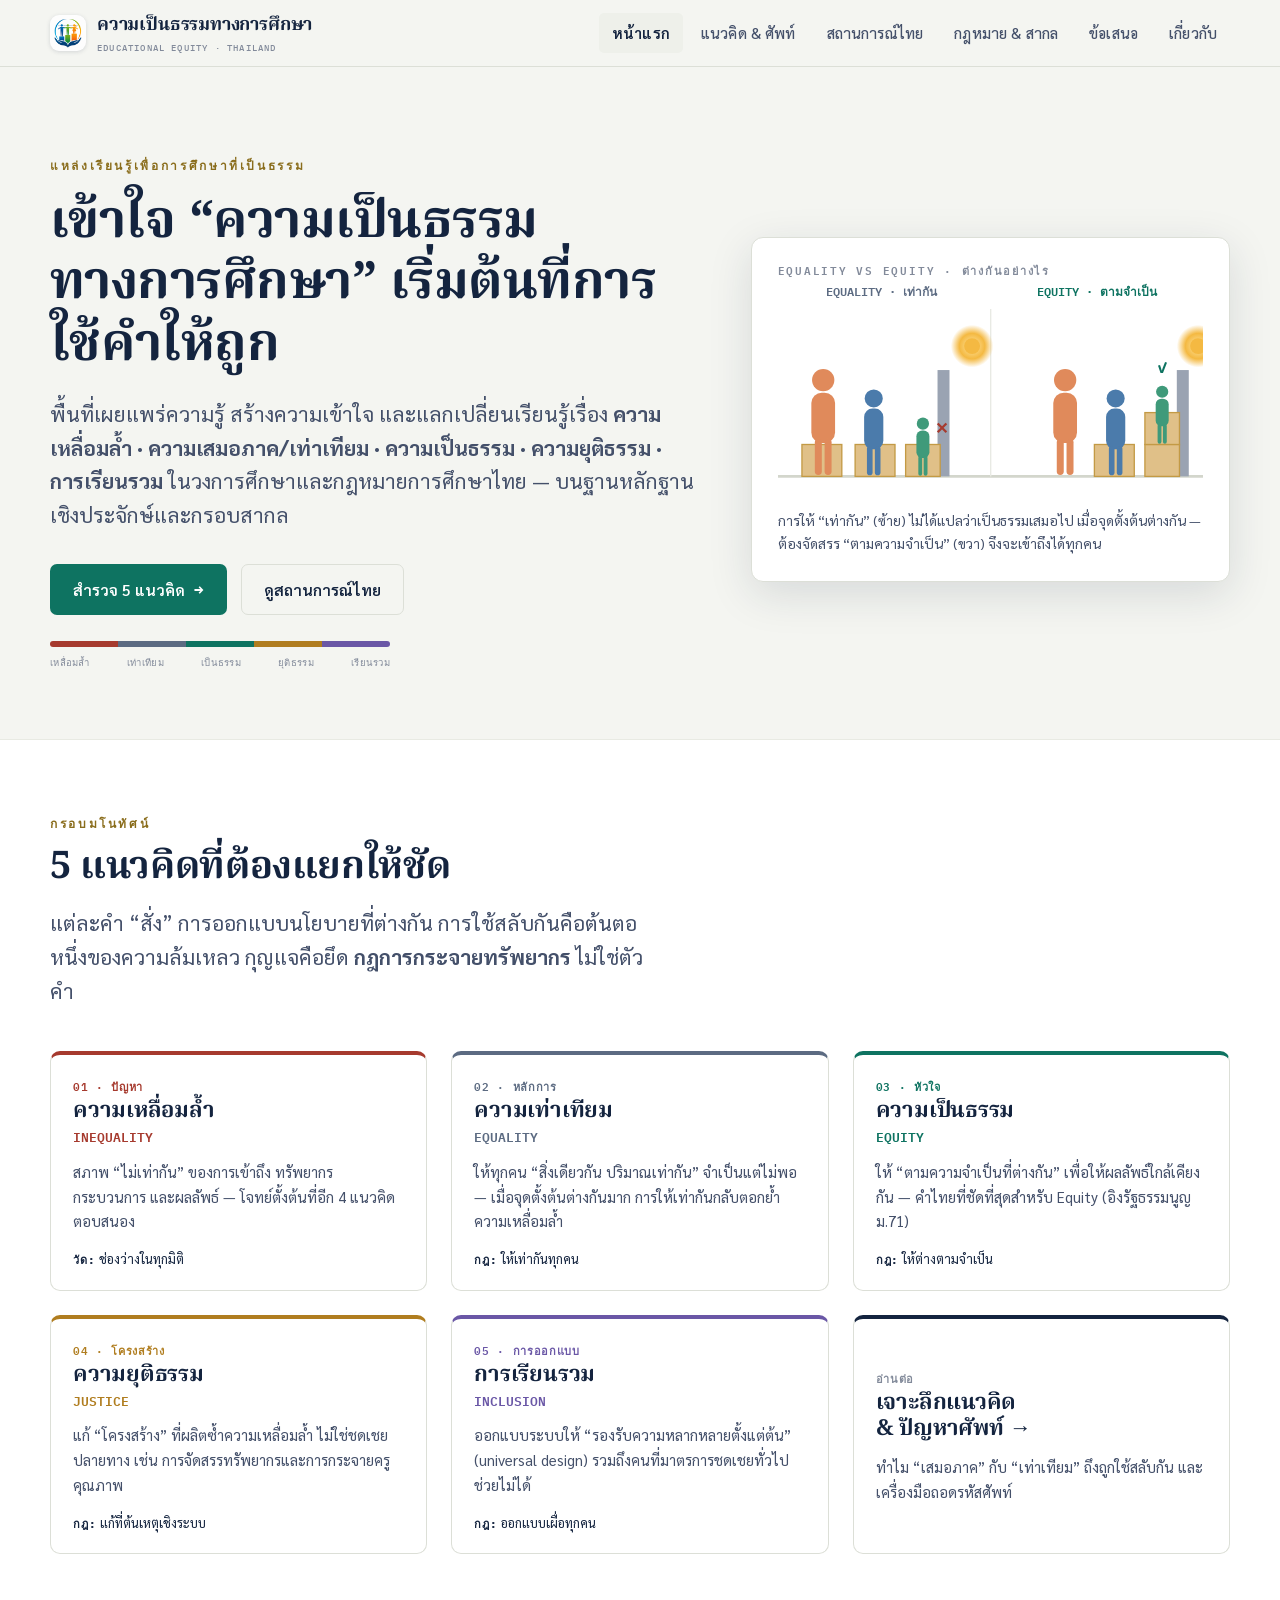
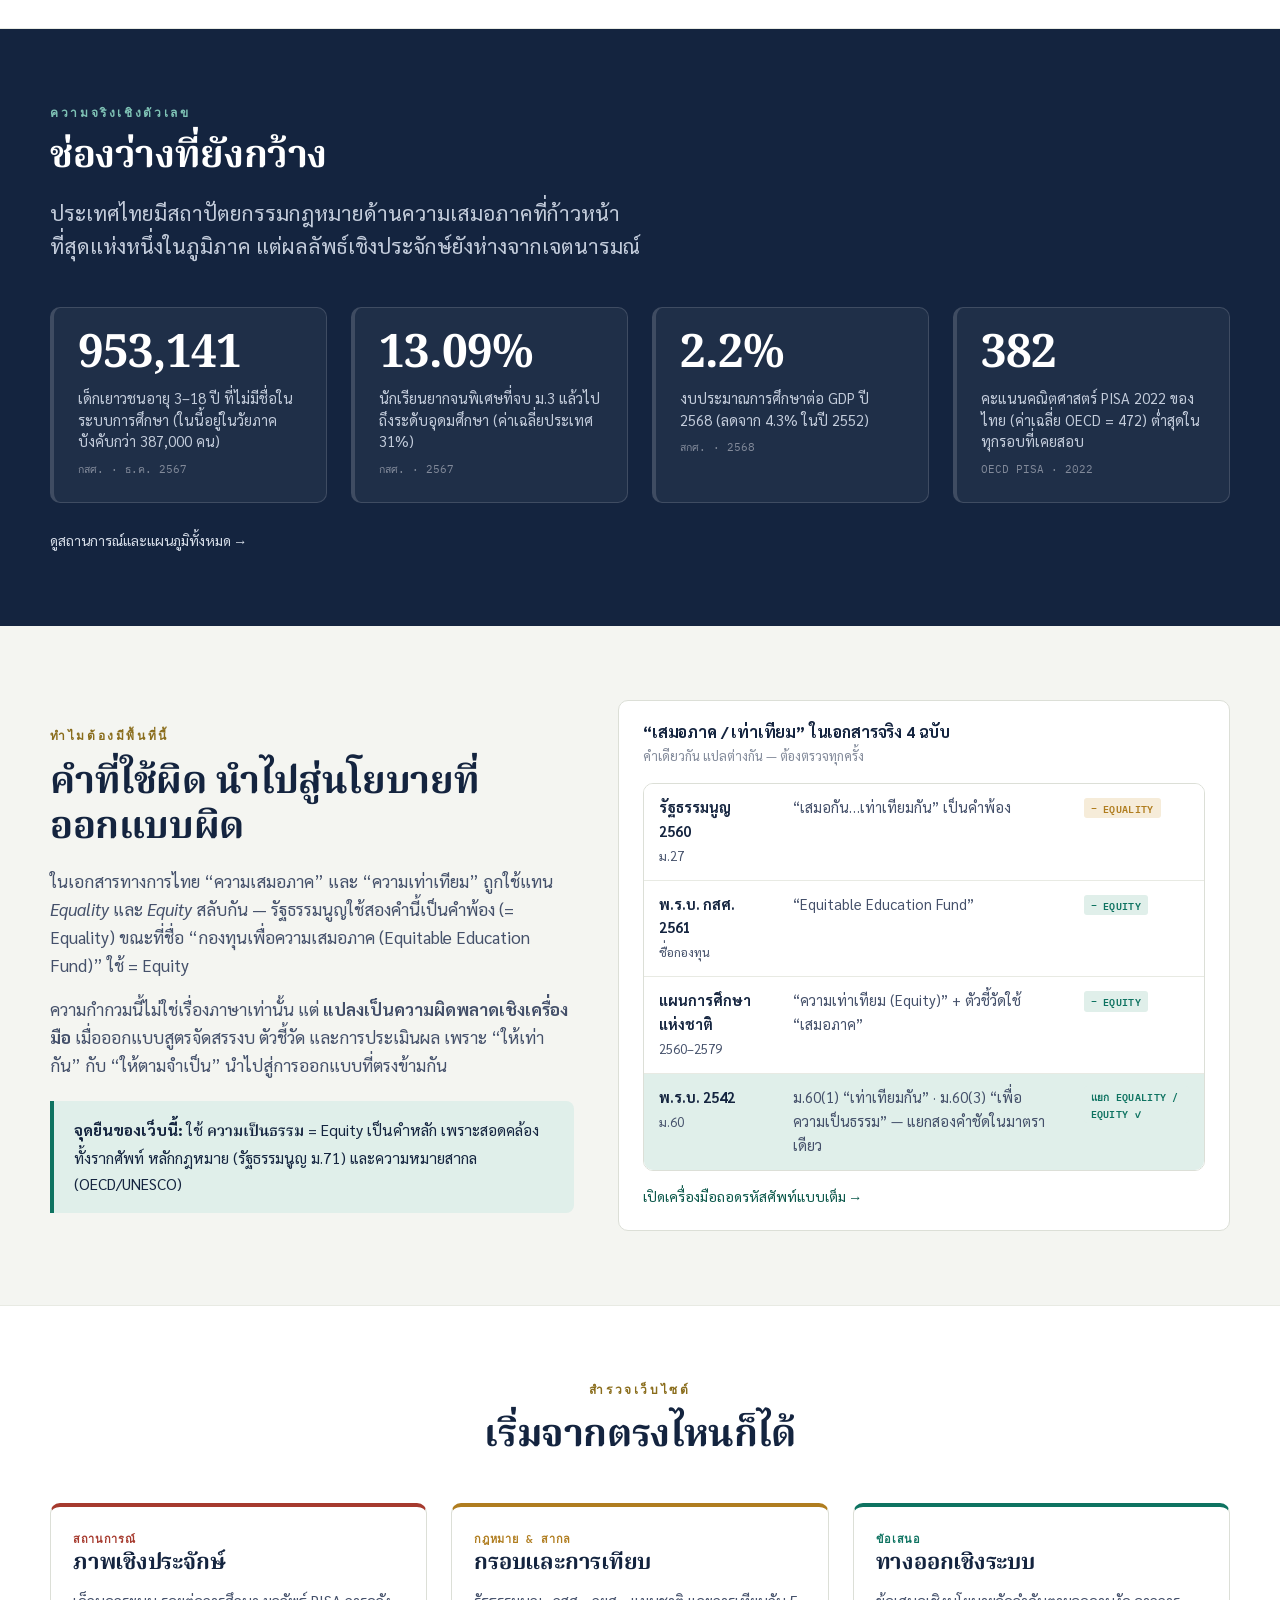
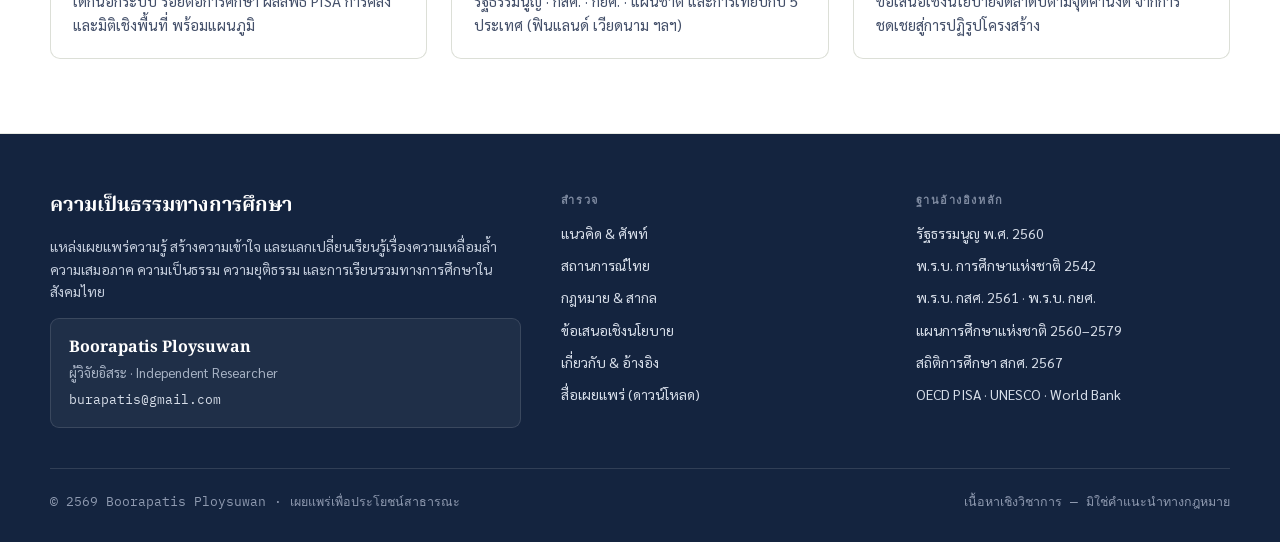
==== commit 4a912fb7: "Add Sitemap and robots เพิ่ม Sitemap.xml และ robots.txt" ====
--- a/index.html
+++ b/index.html
@@ -4,6 +4,20 @@
 <meta charset="UTF-8">
 <meta name="viewport" content="width=device-width, initial-scale=1.0">
 <link rel="icon" type="image/png" href="assets/img/favicon.png">
+<link rel="canonical" href="https://equity.thamdee.com/">
+<meta property="og:type" content="website">
+<meta property="og:site_name" content="ความเป็นธรรมทางการศึกษา">
+<meta property="og:locale" content="th_TH">
+<meta property="og:title" content="ความเป็นธรรมทางการศึกษา — เข้าใจเริ่มที่การใช้คำให้ถูก">
+<meta property="og:description" content="แหล่งเผยแพร่ความรู้และแลกเปลี่ยนเรียนรู้เรื่องความเหลื่อมล้ำ ความเสมอภาค ความเป็นธรรม ความยุติธรรม และการเรียนรวมทางการศึกษาในสังคมไทย">
+<meta property="og:url" content="https://equity.thamdee.com/">
+<meta property="og:image" content="https://equity.thamdee.com/assets/img/og-cover.png">
+<meta property="og:image:width" content="1200">
+<meta property="og:image:height" content="630">
+<meta name="twitter:card" content="summary_large_image">
+<meta name="twitter:title" content="ความเป็นธรรมทางการศึกษา — เข้าใจเริ่มที่การใช้คำให้ถูก">
+<meta name="twitter:description" content="แหล่งเผยแพร่ความรู้และแลกเปลี่ยนเรียนรู้เรื่องความเหลื่อมล้ำ ความเสมอภาค ความเป็นธรรม ความยุติธรรม และการเรียนรวมทางการศึกษาในสังคมไทย">
+<meta name="twitter:image" content="https://equity.thamdee.com/assets/img/og-cover.png">
 <link rel="icon" type="image/png" href="assets/img/logo.png">
 <title>ความเป็นธรรมทางการศึกษา · Educational Equity Thailand</title>
 <meta name="description" content="แหล่งเผยแพร่ความรู้และแลกเปลี่ยนเรียนรู้เรื่องความเหลื่อมล้ำ ความเสมอภาค ความเป็นธรรม ความยุติธรรม และการเรียนรวมทางการศึกษาในสังคมไทย">
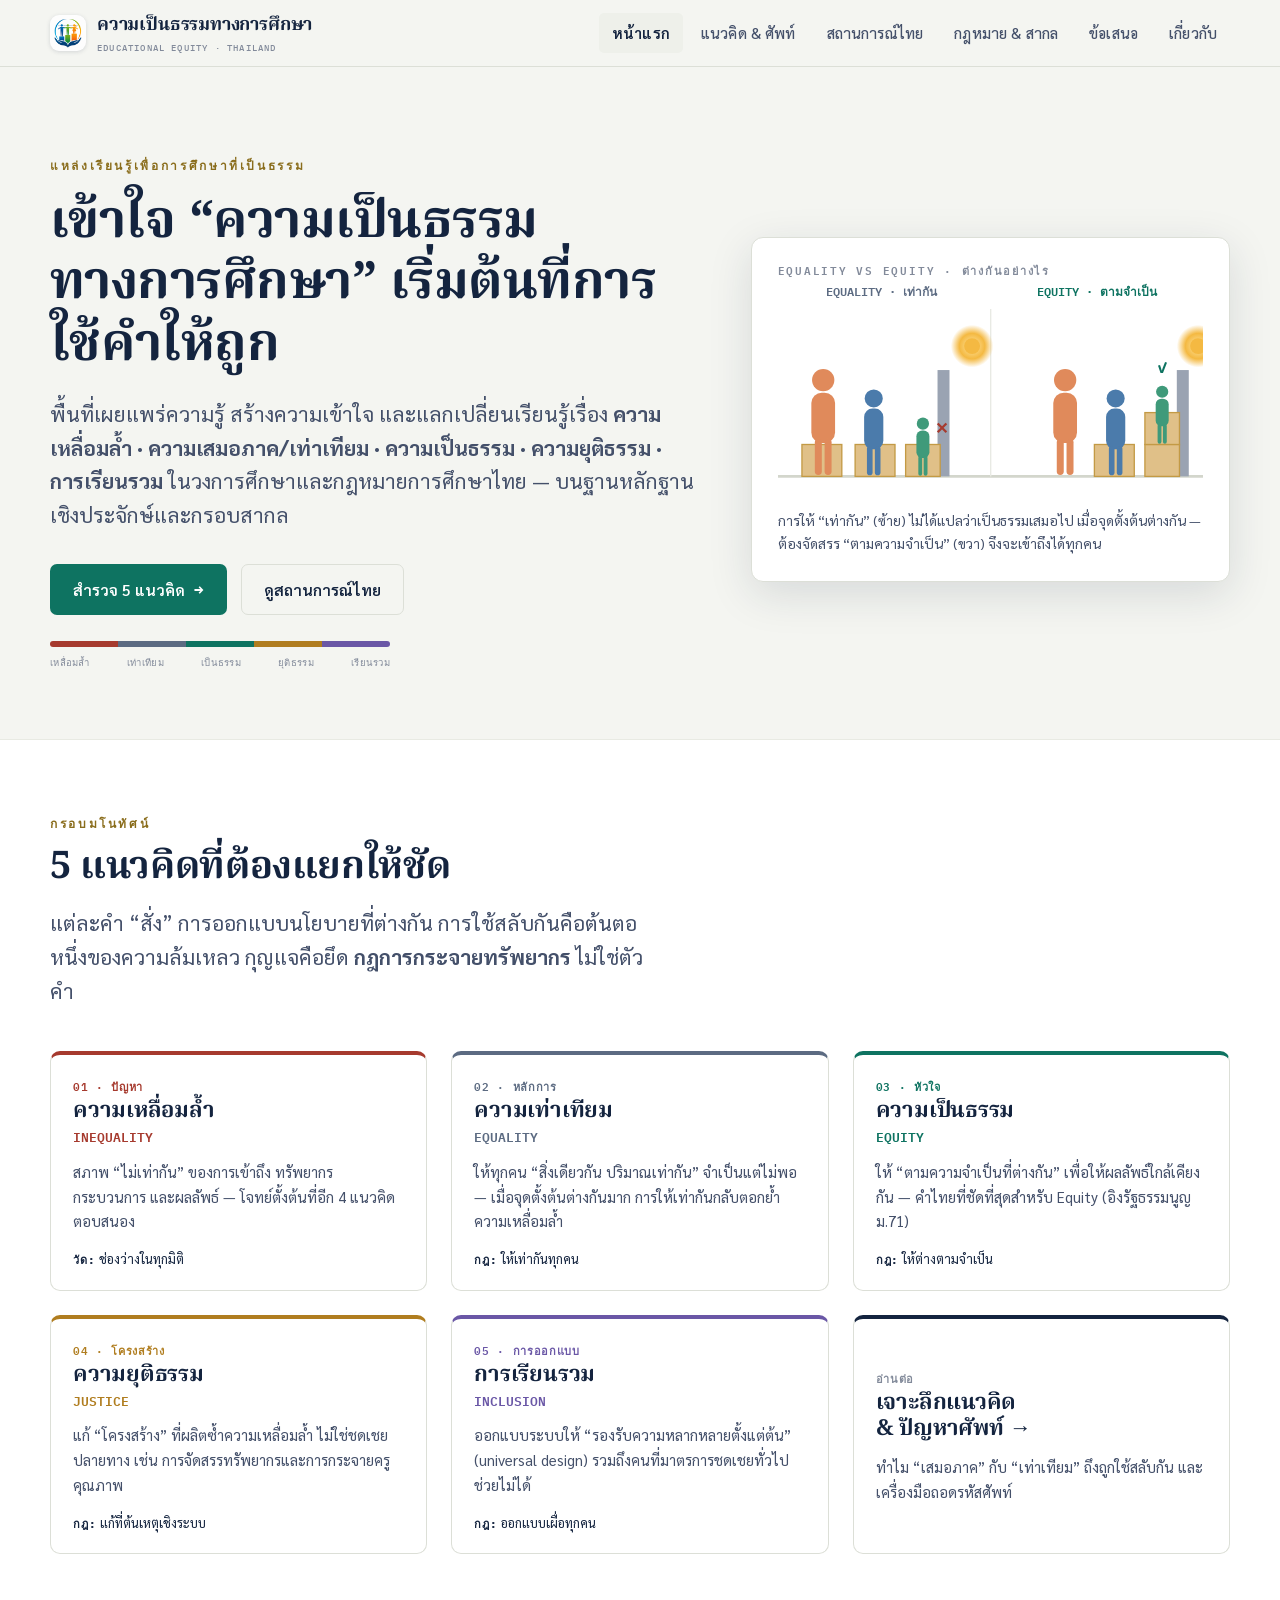
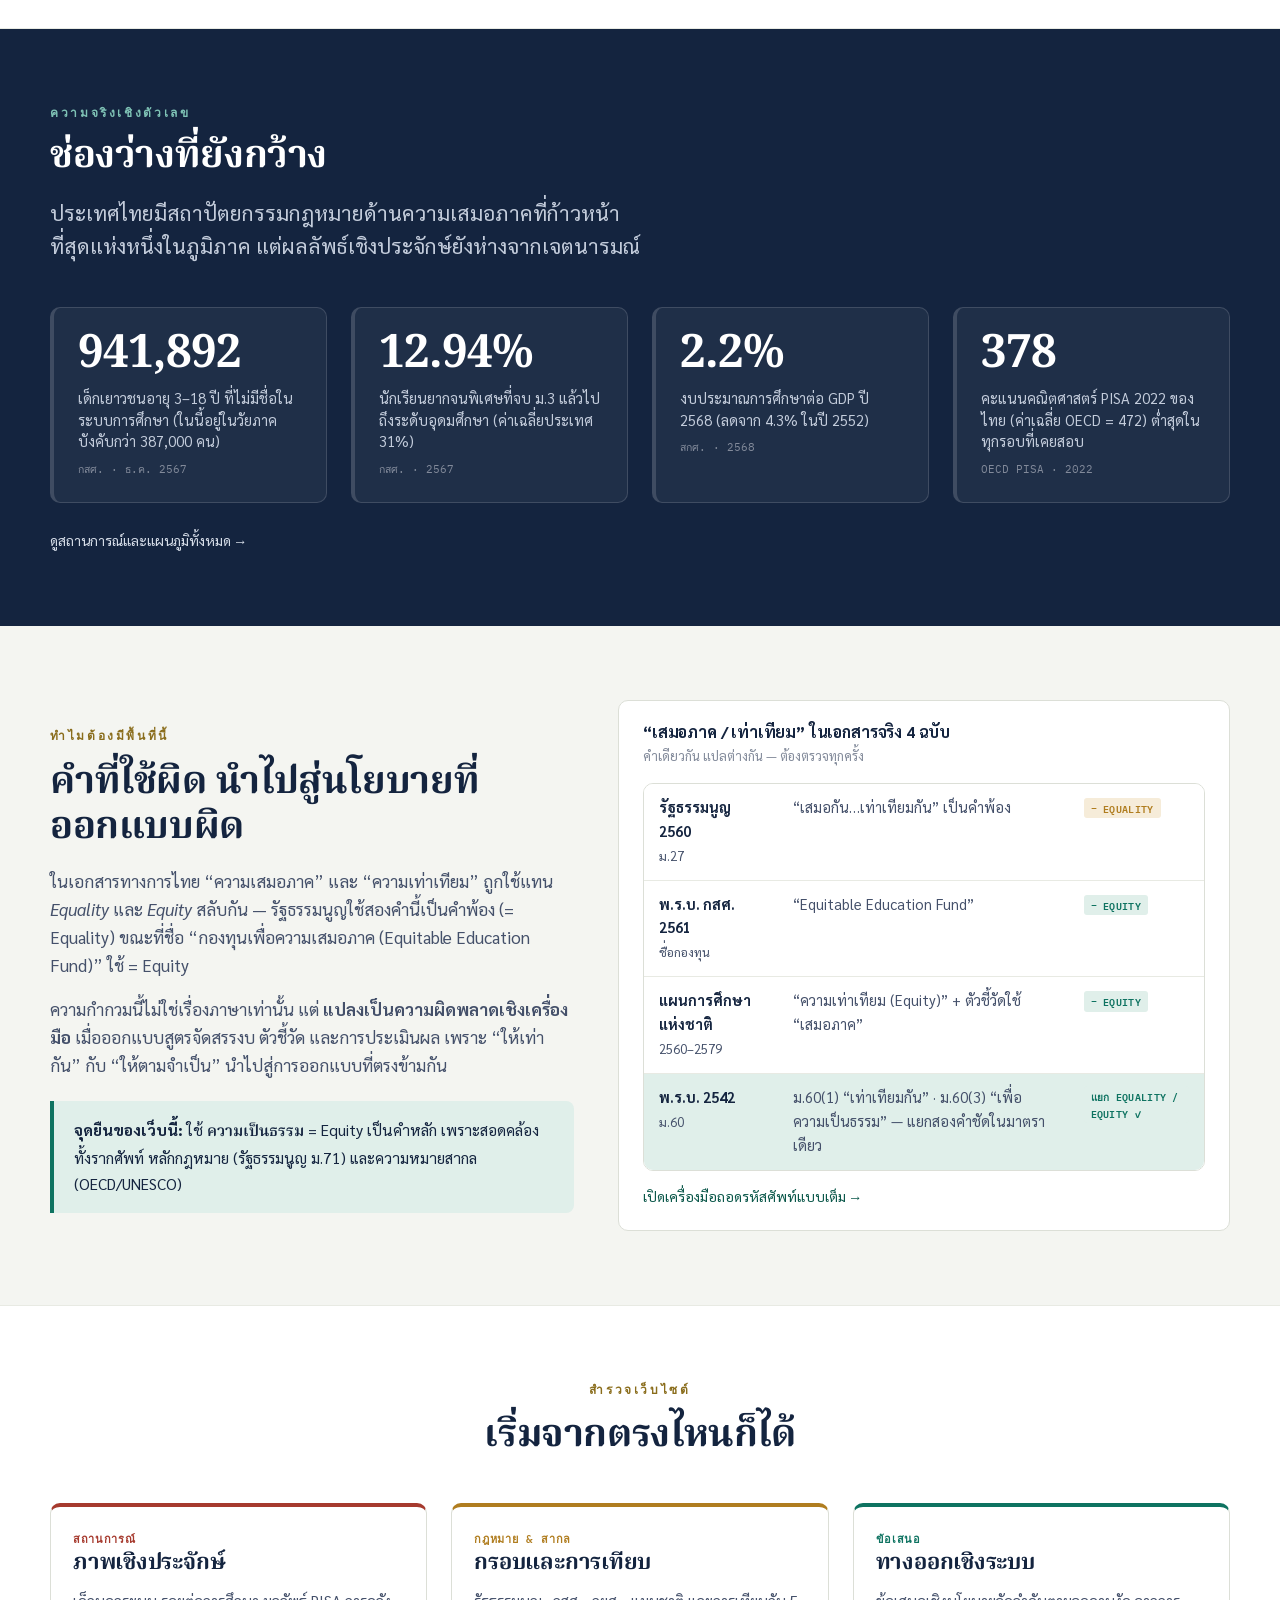
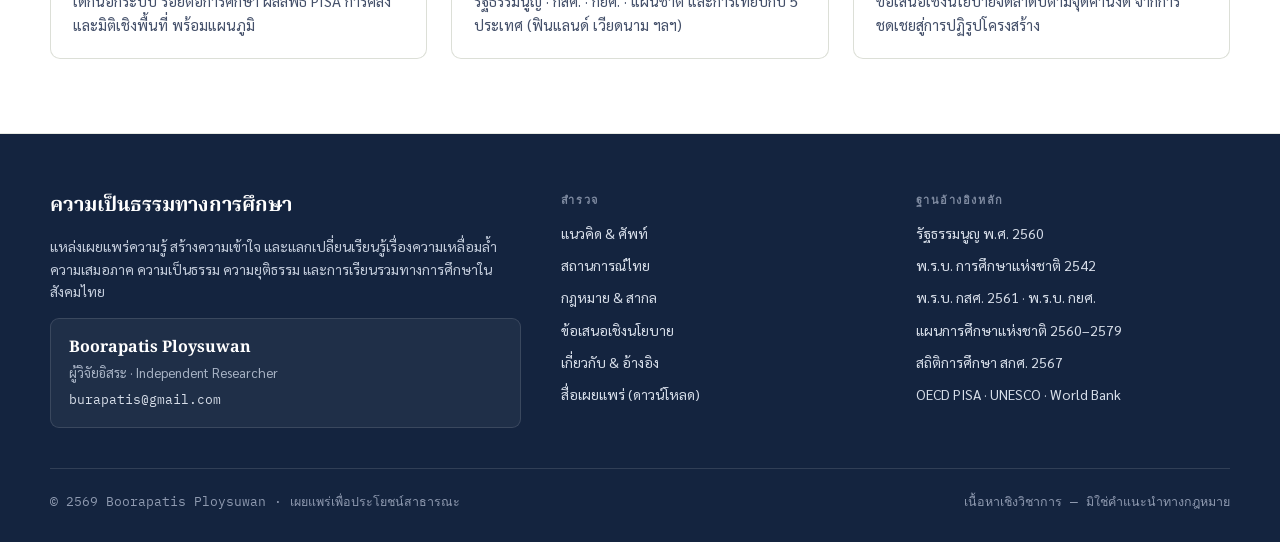
==== commit 0aabed56: "Update index.html" ====
--- a/index.html
+++ b/index.html
@@ -3,6 +3,7 @@
 <head>
 <meta charset="UTF-8">
 <meta name="viewport" content="width=device-width, initial-scale=1.0">
+<meta name="google-site-verification" content="xmDG5ZcnIYnIbcfn_832IluVz1fd7MU4PxcDpuWtohs" />
 <link rel="icon" type="image/png" href="assets/img/favicon.png">
 <link rel="canonical" href="https://equity.thamdee.com/">
 <meta property="og:type" content="website">
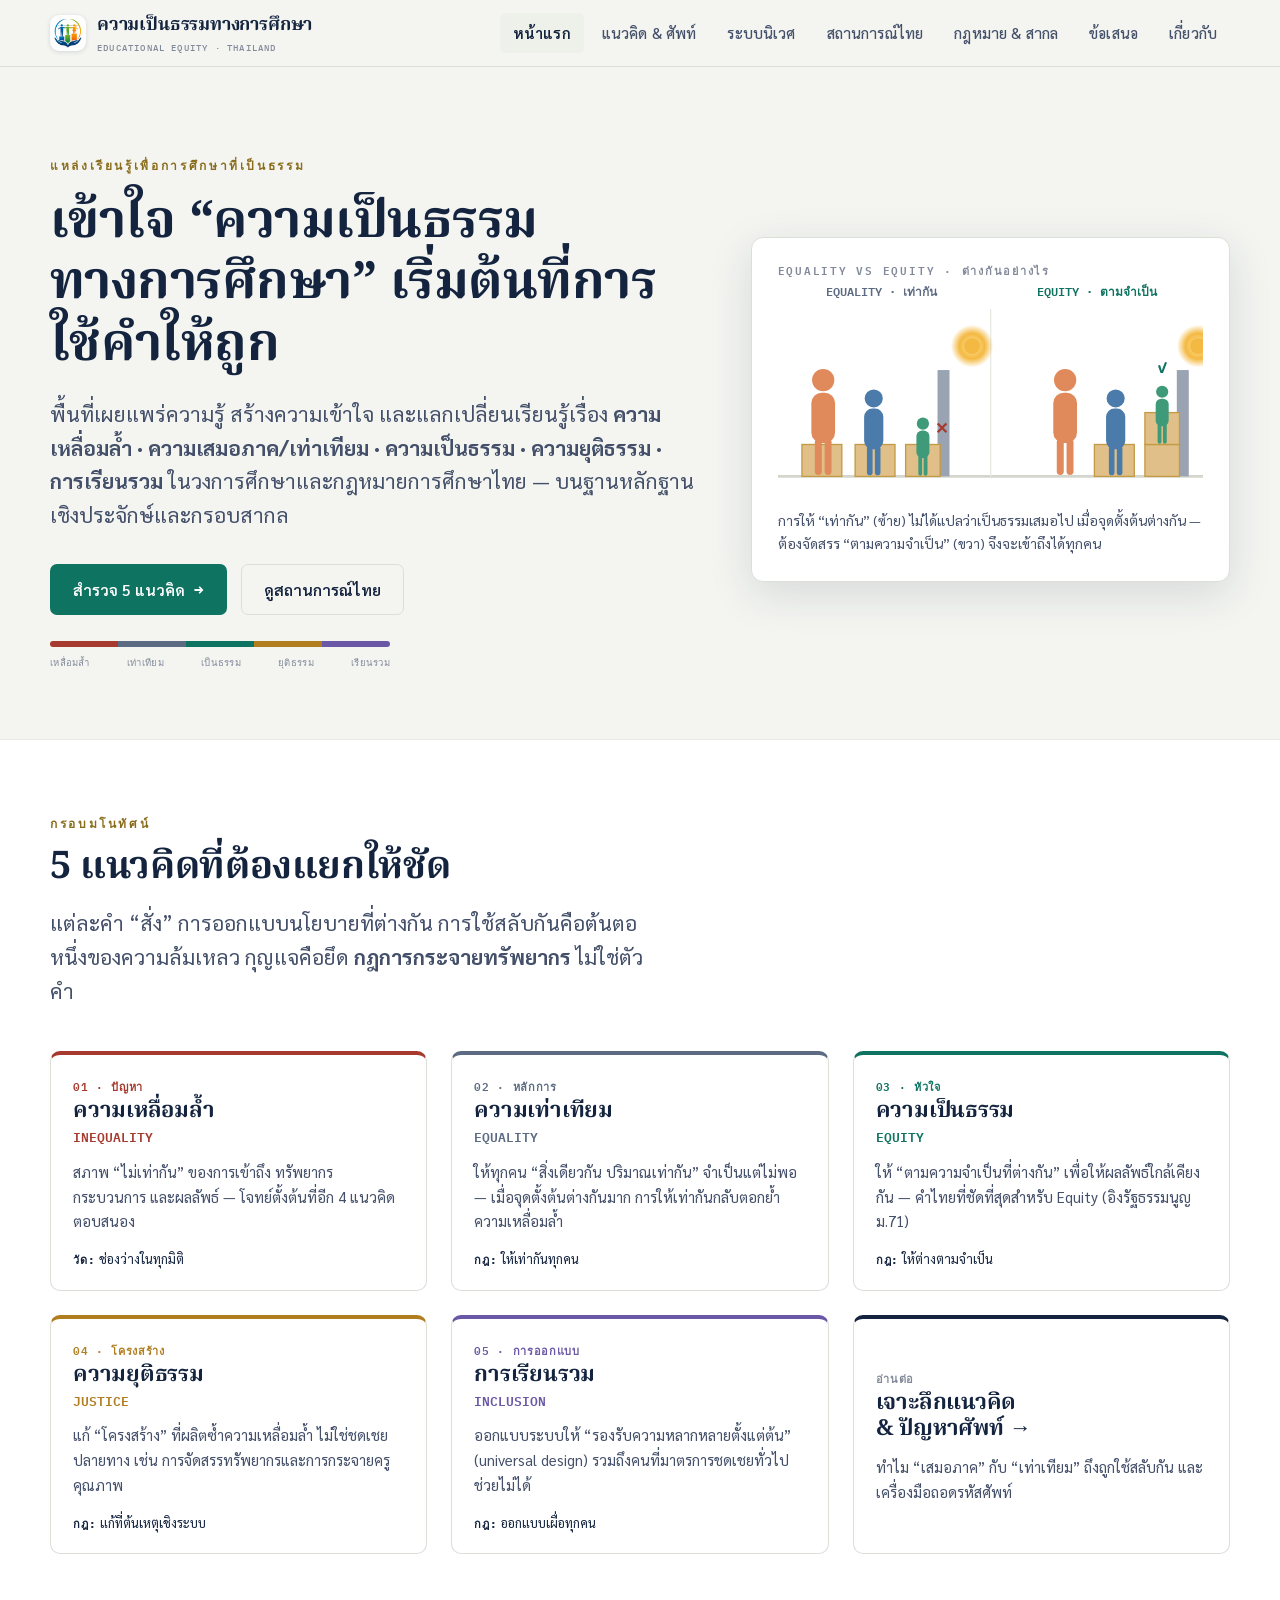
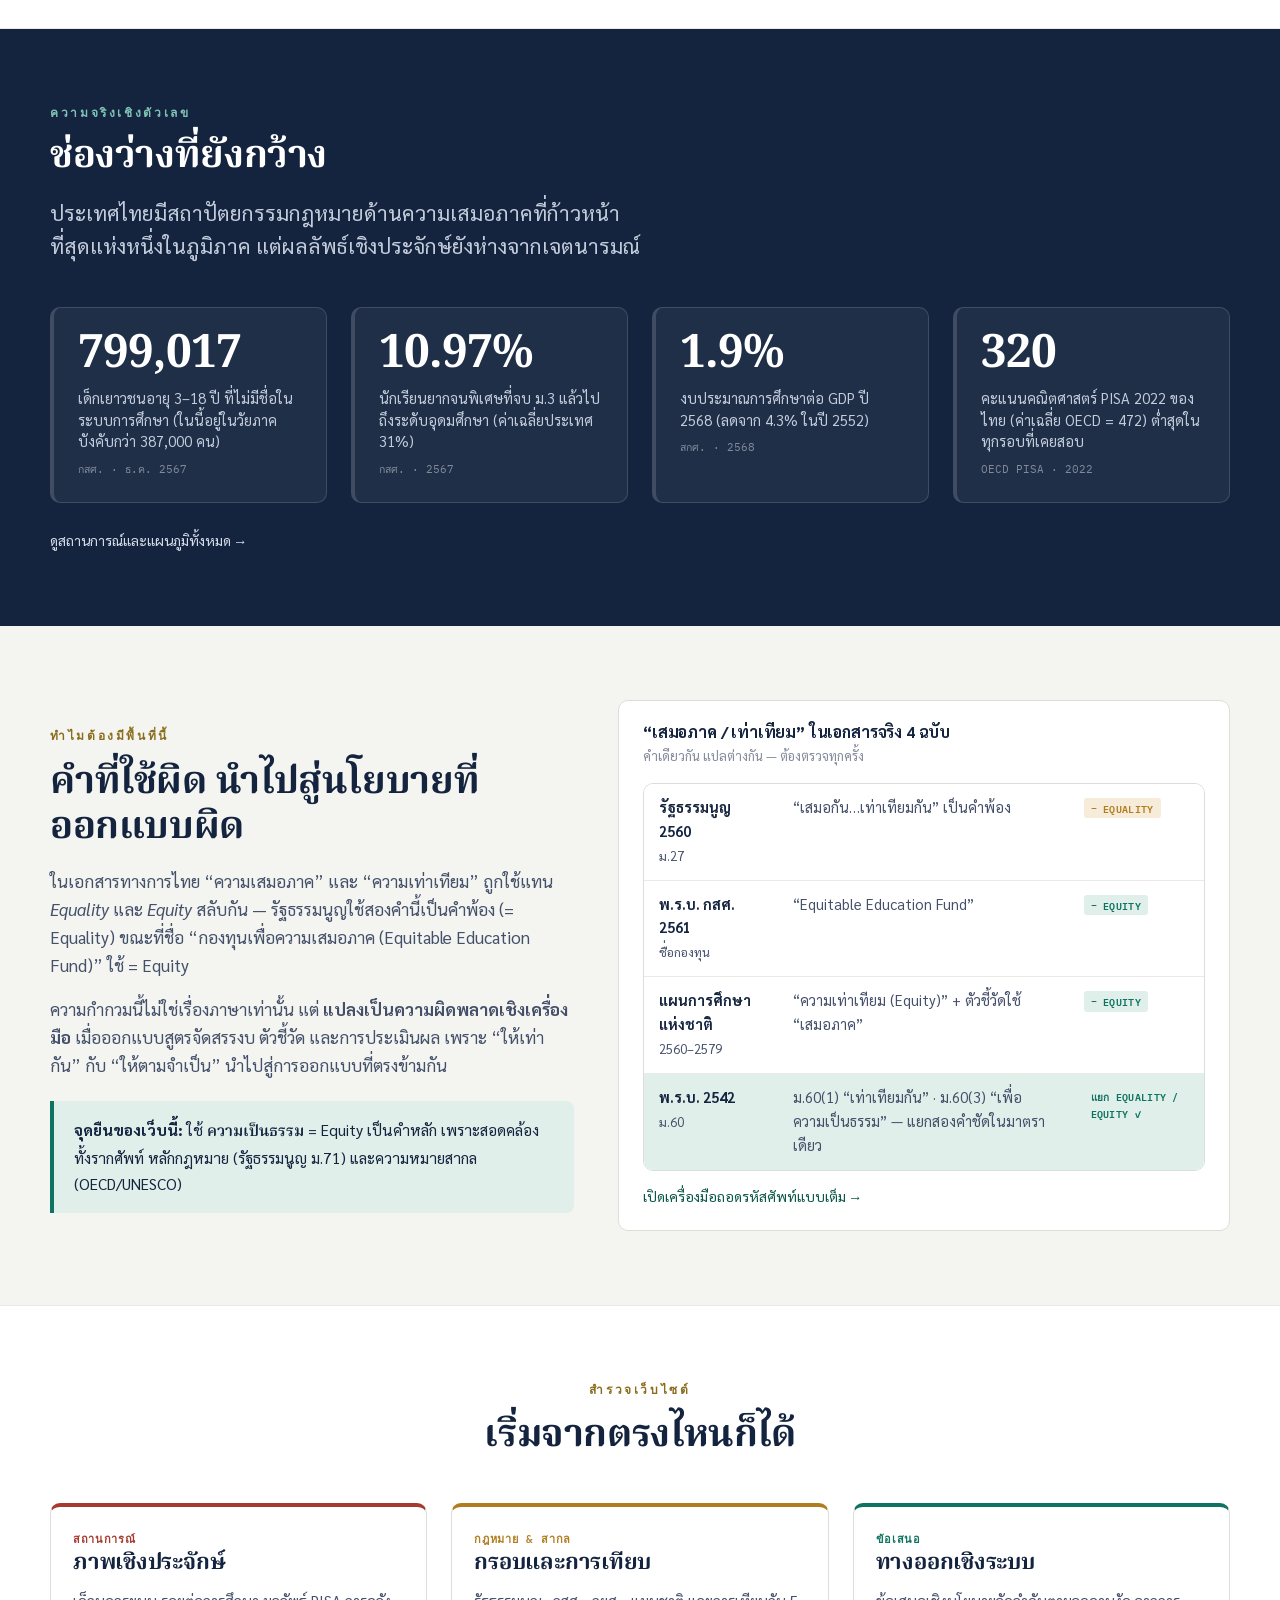
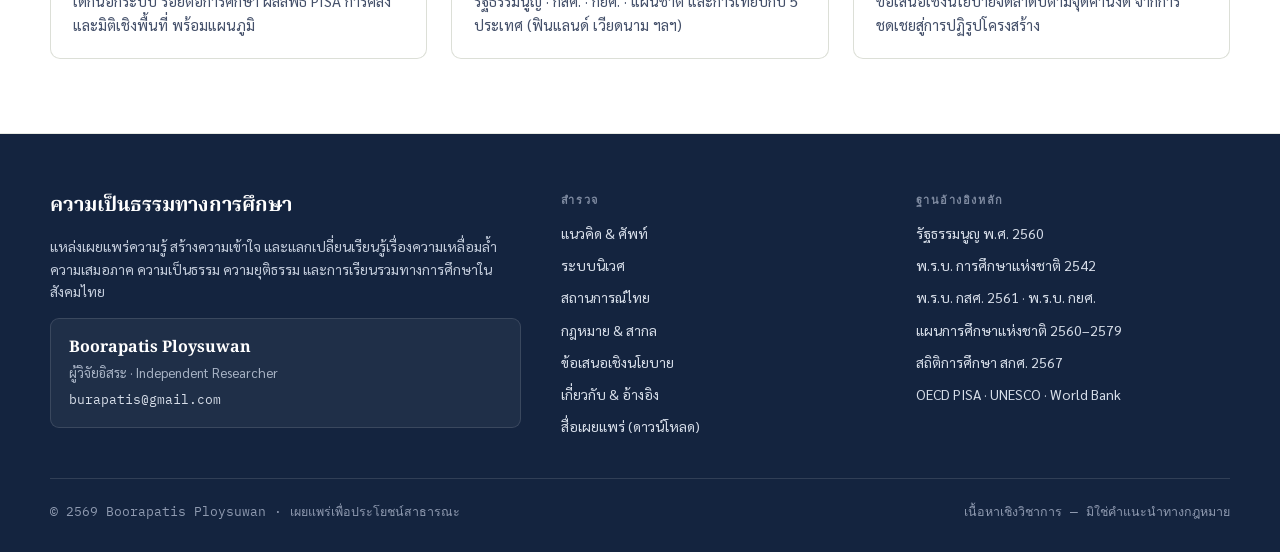
==== commit b62bb884: "Add Ecosystem เพิ่มระบบนิเวศความเสมอภาคทางการศึกษา" ====
--- a/index.html
+++ b/index.html
@@ -40,7 +40,7 @@
     <button class="nav-toggle" aria-label="เมนู" aria-expanded="false"><span></span><span></span><span></span></button>
     <ul class="nav-links">
       <li><a href="index.html" class="active">หน้าแรก</a></li>
-      <li><a href="concepts.html">แนวคิด &amp; ศัพท์</a></li>
+      <li><a href="concepts.html">แนวคิด &amp; ศัพท์</a></li><li><a href="ecosystem.html">ระบบนิเวศ</a></li>
       <li><a href="situation.html">สถานการณ์ไทย</a></li>
       <li><a href="frameworks.html">กฎหมาย &amp; สากล</a></li>
       <li><a href="recommendations.html">ข้อเสนอ</a></li>
@@ -204,7 +204,7 @@
       <div>
         <h5>สำรวจ</h5>
         <ul>
-          <li><a href="concepts.html">แนวคิด &amp; ศัพท์</a></li>
+          <li><a href="concepts.html">แนวคิด &amp; ศัพท์</a></li><li><a href="ecosystem.html">ระบบนิเวศ</a></li>
           <li><a href="situation.html">สถานการณ์ไทย</a></li>
           <li><a href="frameworks.html">กฎหมาย &amp; สากล</a></li>
           <li><a href="recommendations.html">ข้อเสนอเชิงนโยบาย</a></li>
--- a/assets/css/styles.css
+++ b/assets/css/styles.css
@@ -309,11 +309,40 @@
 html.js .reveal.in{ opacity:1; transform:none; }
 @keyframes fade{ from{opacity:0} to{opacity:1} }
 
+/* ---------- ecosystem page ---------- */
+.flow-arrow{ display:flex; flex-direction:column; align-items:center; gap:2px; margin:6px 0; color:var(--ink-faint); }
+.flow-arrow .ar{ font-size:24px; line-height:1; }
+.flow-arrow .lbl{ font-family:var(--mono); font-size:10.5px; letter-spacing:.1em; text-transform:uppercase; }
+.found-band{ background:var(--ink); color:#eef1f6; border-radius:12px; padding:26px 28px; }
+.found-band h3{ color:#fff; font-size:20px; }
+.found-chips{ display:flex; flex-wrap:wrap; gap:10px; margin-top:16px; }
+.found-chip{ background:rgba(255,255,255,.08); border:1px solid rgba(255,255,255,.16); border-radius:8px;
+  padding:9px 14px; font-size:14px; color:#fff; }
+.found-chip small{ display:block; font-family:var(--mono); font-size:10px; color:#9fb4c9; letter-spacing:.04em; margin-top:1px; }
+.found-basis{ margin-top:16px; font-size:13px; color:#b9c4d4; font-family:var(--mono); letter-spacing:.01em; }
+.node-actions{ list-style:none; margin-top:12px; display:flex; flex-direction:column; gap:7px; }
+.node-actions li{ position:relative; padding-left:20px; font-size:13.5px; color:var(--ink-soft); }
+.node-actions li::before{ content:"→"; position:absolute; left:0; top:0; font-family:var(--mono); font-size:12px; color:var(--brand); }
+.node-src{ margin-top:auto; padding-top:12px; font-family:var(--mono); font-size:10.5px; color:var(--ink-faint); line-height:1.7; }
+.eco-dim{ background:var(--paper); border-radius:8px; padding:11px 13px; margin-top:10px; font-size:13.5px; color:var(--ink-soft); }
+.eco-dim b{ color:var(--ink); font-family:var(--serif); }
+.cycle{ display:grid; grid-template-columns:repeat(5,1fr); gap:12px; margin-top:26px; counter-reset:cy; }
+.cycle-step{ background:var(--paper-2); border:1px solid var(--line); border-radius:10px; padding:18px 15px 16px;
+  border-top:4px solid var(--brand); position:relative; }
+.cycle-step .n{ font-family:var(--serif); font-weight:700; font-size:22px; color:var(--brand); }
+.cycle-step h4{ font-family:var(--sans); font-weight:700; font-size:15px; margin-top:4px; }
+.cycle-step .en{ font-family:var(--mono); font-size:10px; color:var(--ink-faint); margin-top:2px; letter-spacing:.03em; }
+.cycle-loop{ text-align:center; margin-top:14px; font-family:var(--mono); font-size:11px; letter-spacing:.08em; color:var(--gold); }
+.print-btn{ display:inline-flex; align-items:center; gap:8px; font-family:var(--sans); font-weight:600; font-size:14px;
+  padding:9px 16px; border-radius:7px; border:1.5px solid var(--line); background:var(--paper-2); color:var(--ink); cursor:pointer; }
+.print-btn:hover{ border-color:var(--ink); }
+
 /* ---------- responsive ---------- */
 @media (max-width:900px){
   .hero-grid{ grid-template-columns:1fr; gap:36px; }
   .hero-card{ order:-1; }
   .g-4{ grid-template-columns:repeat(2,1fr); }
+  .cycle{ grid-template-columns:repeat(2,1fr); }
   .footer-grid{ grid-template-columns:1fr; gap:28px; }
   .decoder-panel .dp-grid{ grid-template-columns:1fr; }
 }
@@ -326,6 +355,7 @@
   .nav-links a{ padding:13px; border-radius:6px; font-size:16px; }
   .nav-toggle{ display:block; }
   .g-2,.g-3{ grid-template-columns:1fr; }
+  .cycle{ grid-template-columns:1fr; }
   .section{ padding:52px 0; }
   .bar-row{ grid-template-columns:96px 1fr 50px; gap:8px; font-size:12.5px; }
 }
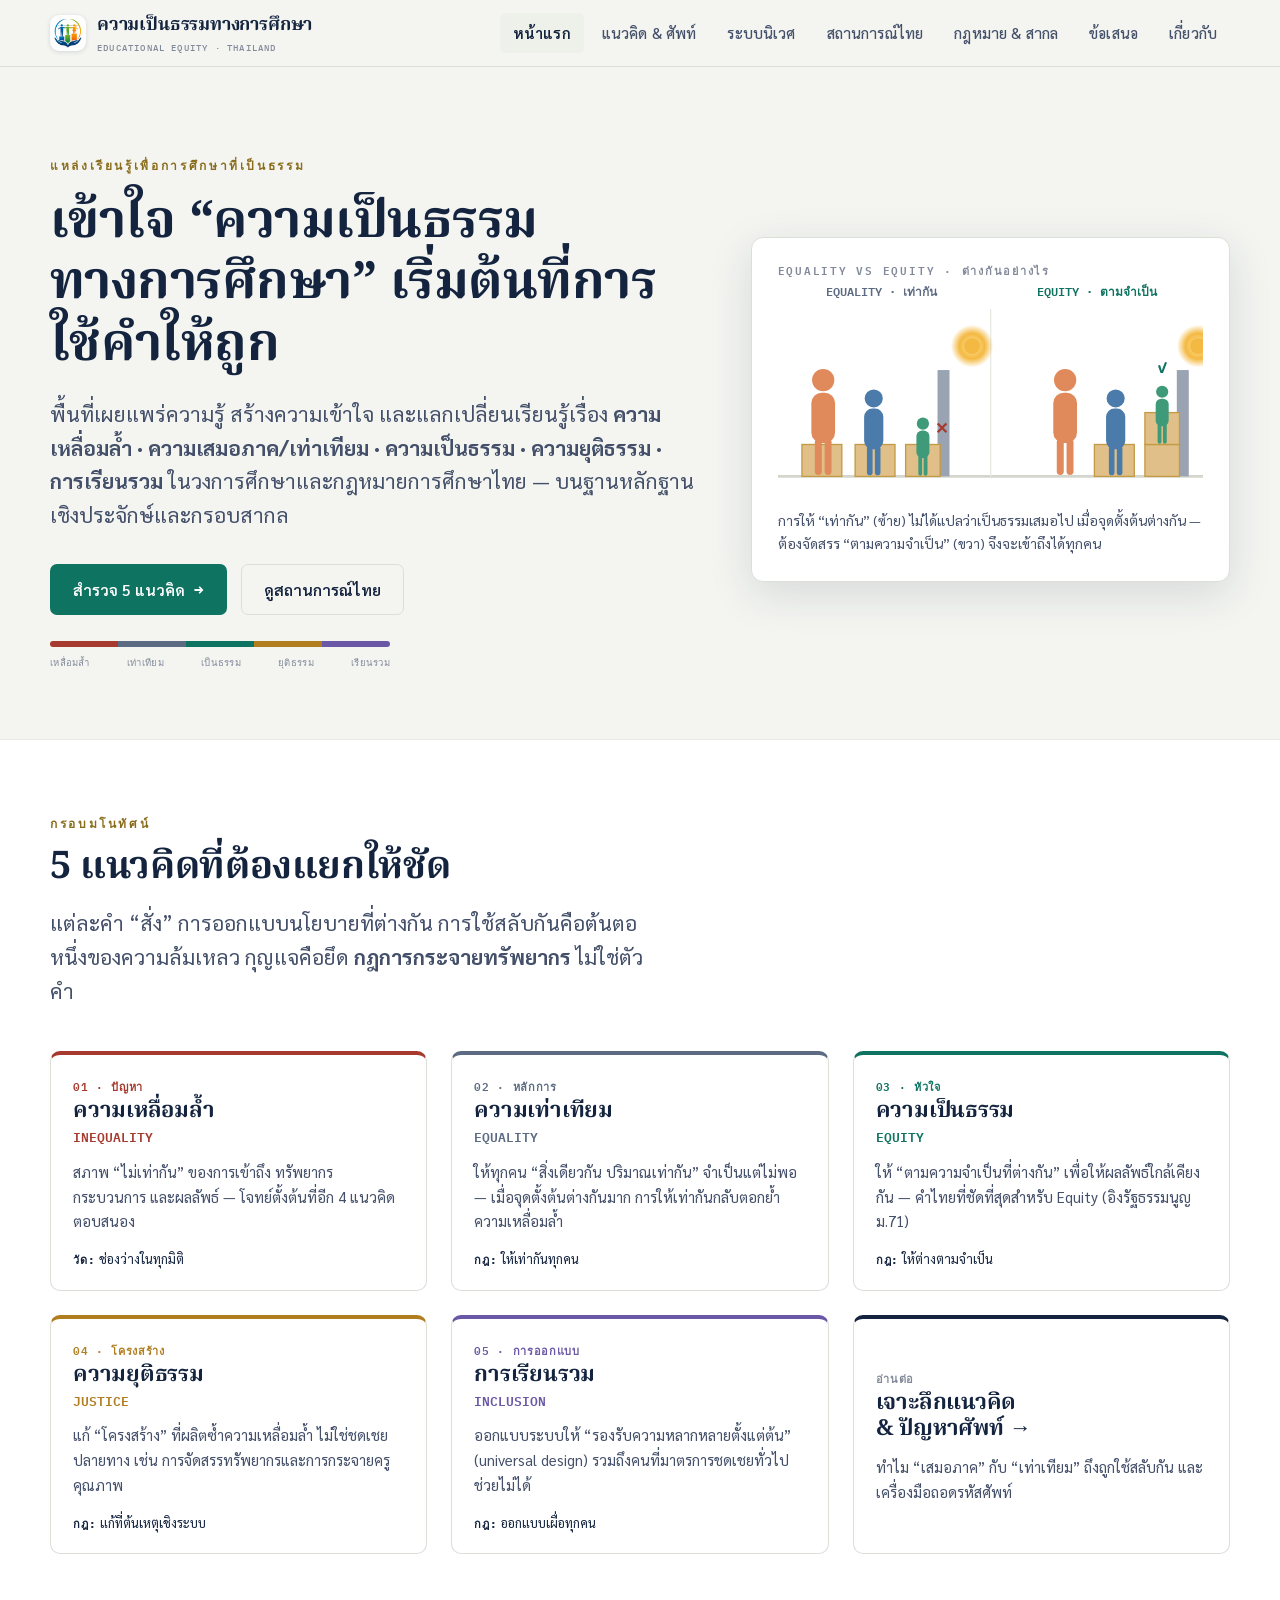
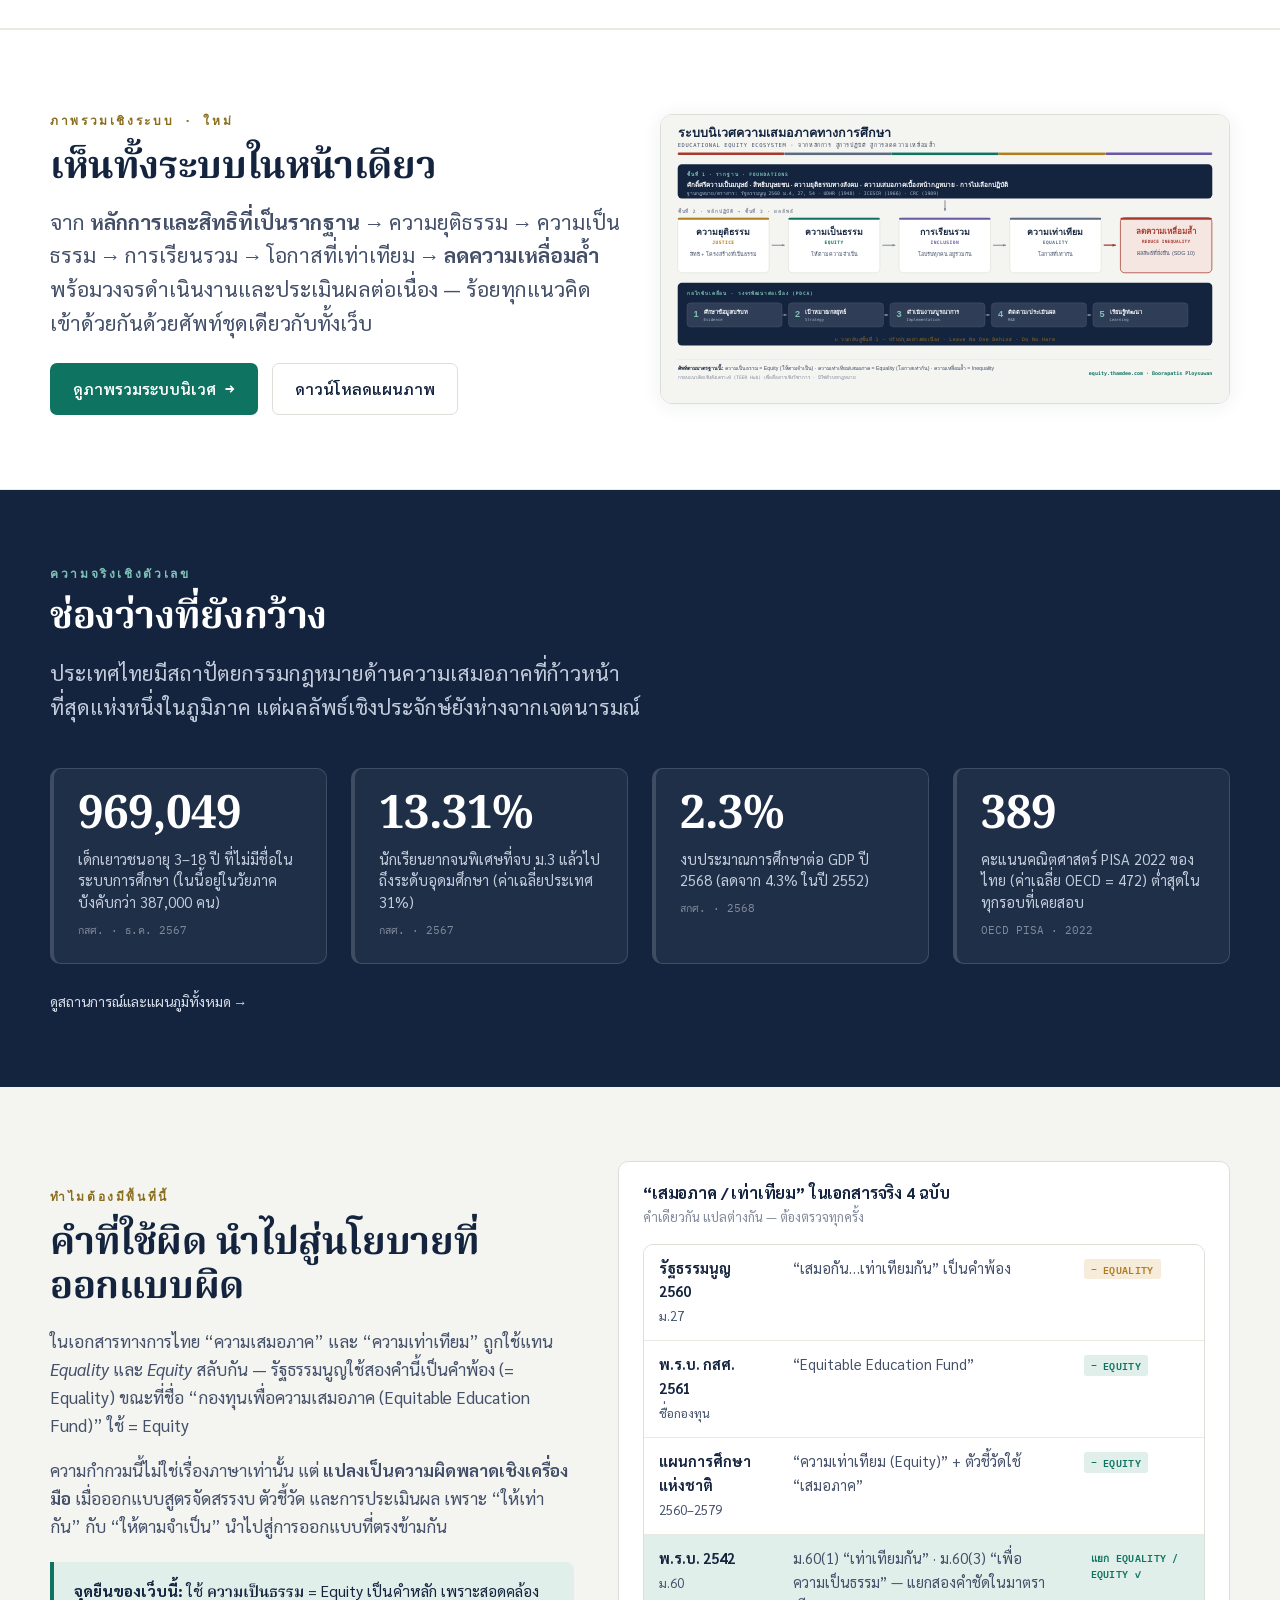
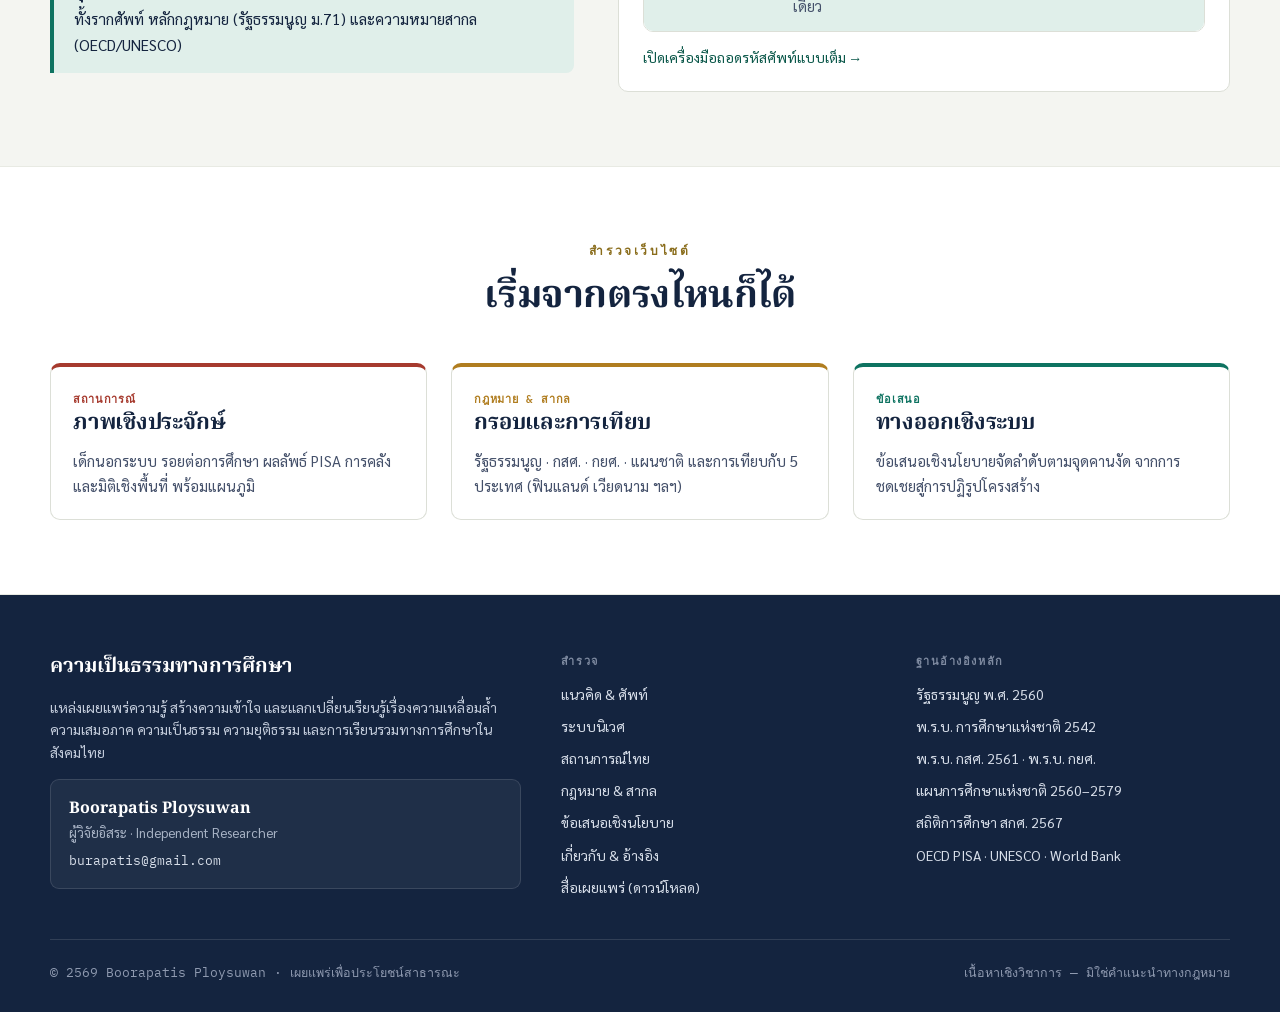
==== commit 85b04b18: "Add Ecosystem png เพิ่มกราฟิก Ecosystem" ====
--- a/index.html
+++ b/index.html
@@ -128,6 +128,24 @@
   </div>
 </section>
 
+<!-- ECOSYSTEM FEATURE -->
+<section class="section alt">
+  <div class="wrap grid g-2" style="gap:40px;align-items:center">
+    <div class="reveal">
+      <span class="eyebrow">ภาพรวมเชิงระบบ · ใหม่</span>
+      <h2 class="mt-s">เห็นทั้งระบบในหน้าเดียว</h2>
+      <p class="lead mt-s">จาก <b>หลักการและสิทธิที่เป็นรากฐาน</b> → ความยุติธรรม → ความเป็นธรรม → การเรียนรวม → โอกาสที่เท่าเทียม → <b>ลดความเหลื่อมล้ำ</b> พร้อมวงจรดำเนินงานและประเมินผลต่อเนื่อง — ร้อยทุกแนวคิดเข้าด้วยกันด้วยศัพท์ชุดเดียวกับทั้งเว็บ</p>
+      <div class="hero-cta" style="margin-top:24px">
+        <a href="ecosystem.html" class="btn btn-primary">ดูภาพรวมระบบนิเวศ <span class="arrow">→</span></a>
+        <a href="ecosystem.html#downloads" class="btn btn-ghost">ดาวน์โหลดแผนภาพ</a>
+      </div>
+    </div>
+    <a href="ecosystem.html" class="reveal" style="display:block;border:1px solid var(--line);border-radius:12px;overflow:hidden;box-shadow:var(--shadow)">
+      <img src="assets/media/ecosystem-flow.svg" alt="แผนภาพระบบนิเวศความเสมอภาคทางการศึกษา" loading="lazy" style="width:100%;display:block;background:#f4f5f1">
+    </a>
+  </div>
+</section>
+
 <!-- KEY STATS -->
 <section class="section ink">
   <div class="wrap">
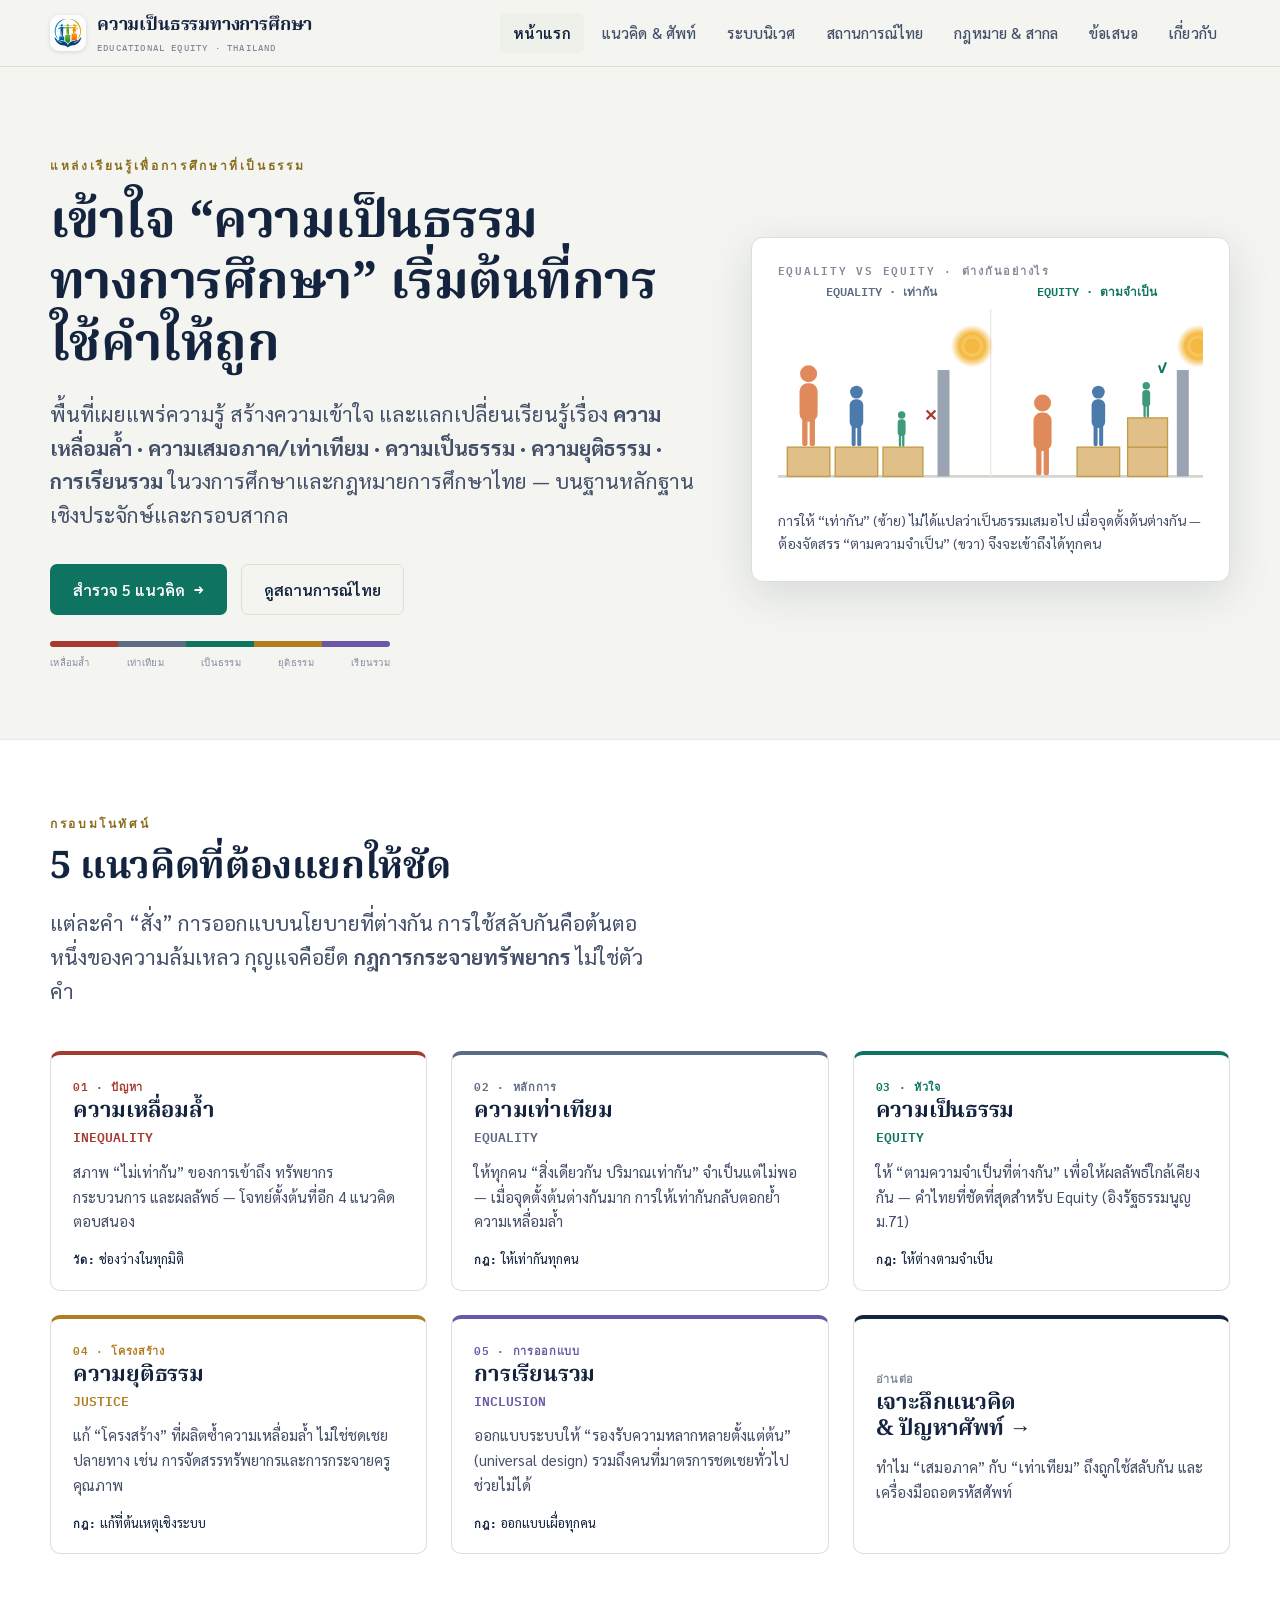
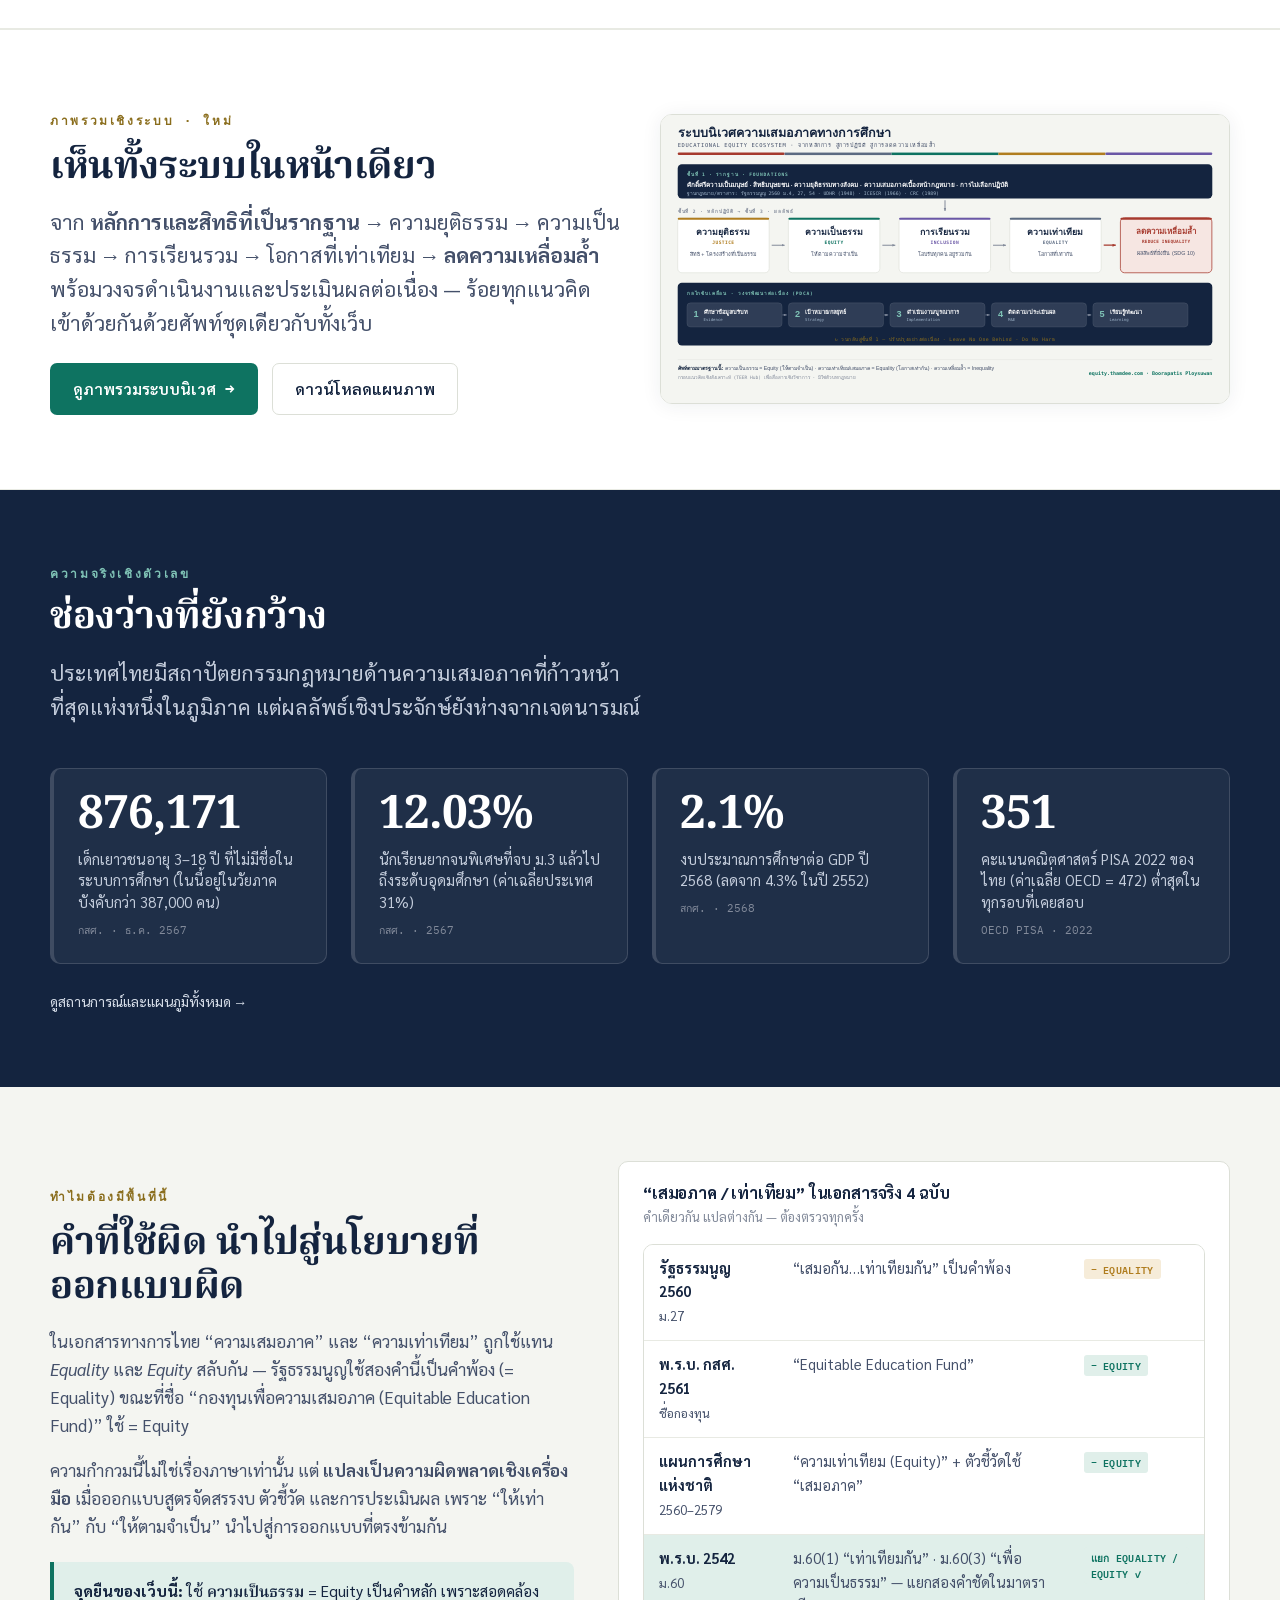
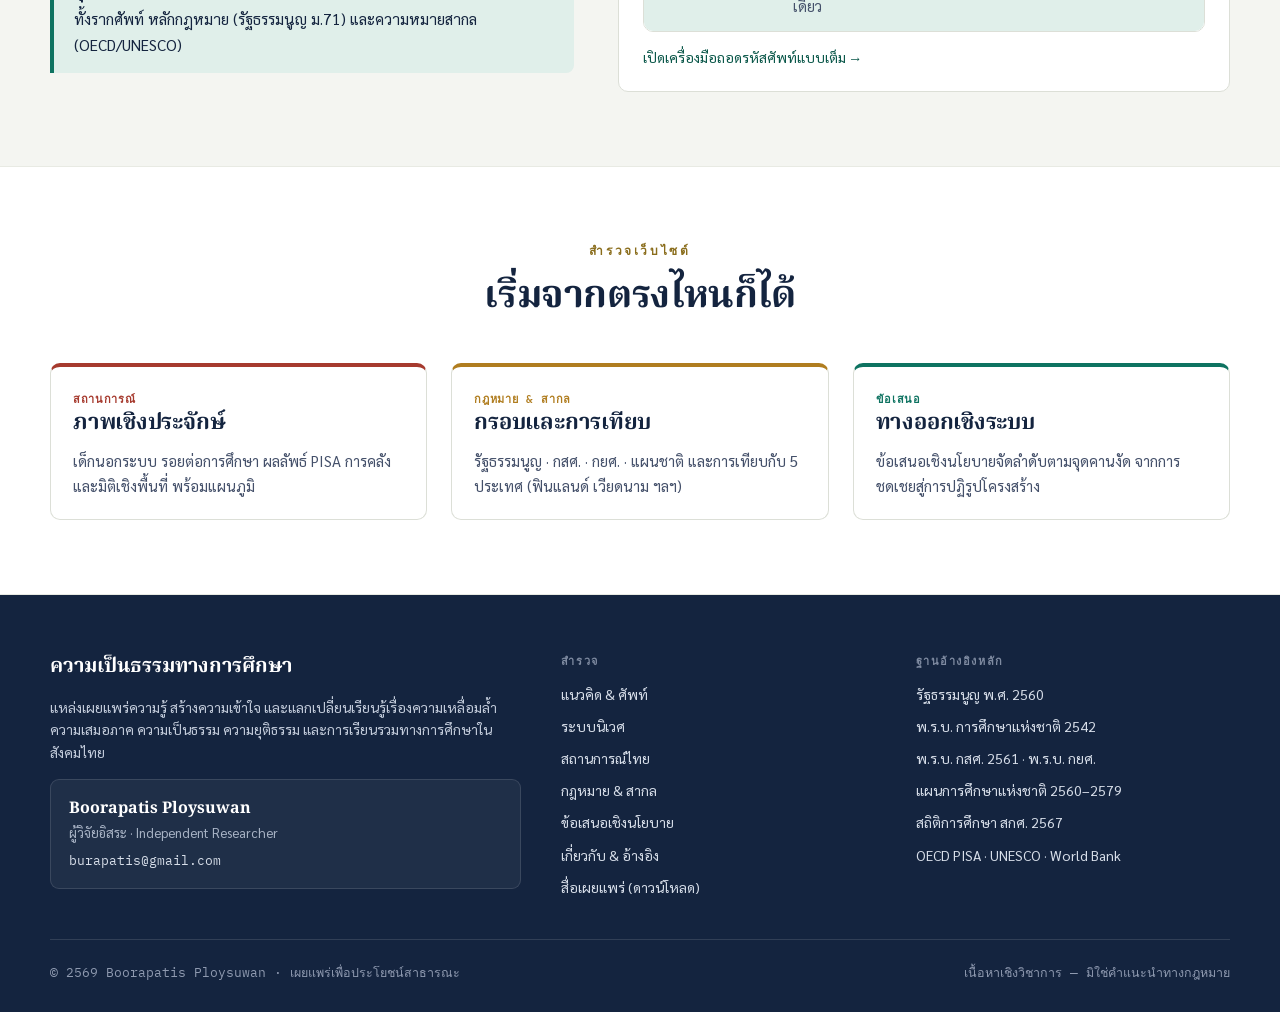
==== commit ce8719f6: "Edit image แก้ไข เพิ่มเติม แผนภาพและคำ" ====
--- a/index.html
+++ b/index.html
@@ -87,17 +87,17 @@
         <rect x="300" y="70" width="9" height="80" fill="#9aa3b2"/>
         <circle cx="146" cy="52" r="16" fill="url(#sun)"/><circle cx="146" cy="52" r="6" fill="#f4b942"/>
         <circle cx="316" cy="52" r="16" fill="url(#sun)"/><circle cx="316" cy="52" r="6" fill="#f4b942"/>
-        <!-- EQUALITY: 1 box each; short can't see -->
-        <g fill="#e0c088" stroke="#c39a45"><rect x="18" y="126" width="30" height="24"/><rect x="58" y="126" width="30" height="24"/><rect x="96" y="126" width="26" height="24"/></g>
-        <use href="#k" x="14" y="66" width="40" height="84" fill="#e08a5b"/>
-        <use href="#k" x="52" y="82" width="40" height="68" fill="#4b7bab"/>
-        <use href="#k" x="92" y="104" width="34" height="46" fill="#3f9a7a"/>
-        <text x="118" y="118" font-family="IBM Plex Mono" font-size="12" fill="#a63a2e" font-weight="700">✕</text>
-        <!-- EQUITY: redistributed; all see -->
-        <g fill="#e0c088" stroke="#c39a45"><rect x="238" y="126" width="30" height="24"/><rect x="276" y="126" width="26" height="24"/><rect x="276" y="102" width="26" height="24"/></g>
-        <use href="#k" x="196" y="66" width="40" height="84" fill="#e08a5b"/>
-        <use href="#k" x="234" y="82" width="40" height="68" fill="#4b7bab"/>
-        <use href="#k" x="272" y="80" width="34" height="46" fill="#3f9a7a"/>
+        <!-- EQUALITY: 1 identical box each; people stand ON boxes; short still can't see -->
+        <g fill="#e0c088" stroke="#c39a45"><rect x="7" y="128" width="32" height="22"/><rect x="43" y="128" width="32" height="22"/><rect x="79" y="128" width="30" height="22"/></g>
+        <use href="#k" x="6" y="64" width="34" height="64" fill="#e08a5b"/>
+        <use href="#k" x="42" y="80" width="34" height="48" fill="#4b7bab"/>
+        <use href="#k" x="78" y="100" width="30" height="28" fill="#3f9a7a"/>
+        <text x="110" y="108" font-family="IBM Plex Mono" font-size="12" fill="#a63a2e" font-weight="700">✕</text>
+        <!-- EQUITY: boxes by need (0/1/2); people stand ON boxes; all can see -->
+        <g fill="#e0c088" stroke="#c39a45"><rect x="225" y="128" width="32" height="22"/><rect x="263" y="128" width="30" height="22"/><rect x="263" y="106" width="30" height="22"/></g>
+        <use href="#k" x="182" y="86" width="34" height="64" fill="#e08a5b"/>
+        <use href="#k" x="224" y="80" width="34" height="48" fill="#4b7bab"/>
+        <use href="#k" x="262" y="78" width="30" height="28" fill="#3f9a7a"/>
         <text x="286" y="72" font-family="IBM Plex Mono" font-size="11" fill="#0e7361" font-weight="700">✓</text>
       </svg>
       <p class="small muted" style="margin-top:6px">การให้ “เท่ากัน” (ซ้าย) ไม่ได้แปลว่าเป็นธรรมเสมอไป เมื่อจุดตั้งต้นต่างกัน — ต้องจัดสรร “ตามความจำเป็น” (ขวา) จึงจะเข้าถึงได้ทุกคน</p>
--- a/assets/css/styles.css
+++ b/assets/css/styles.css
@@ -60,6 +60,7 @@
 .g-2{ grid-template-columns:repeat(2,1fr); }
 .g-3{ grid-template-columns:repeat(3,1fr); }
 .g-4{ grid-template-columns:repeat(4,1fr); }
+.g-5{ grid-template-columns:repeat(5,1fr); }
 .center{ text-align:center; }
 .mt-s{ margin-top:14px; } .mt-m{ margin-top:26px; } .mt-l{ margin-top:44px; }
 .maxw{ max-width:70ch; } .maxw.center{ margin-inline:auto; }
@@ -342,6 +343,7 @@
   .hero-grid{ grid-template-columns:1fr; gap:36px; }
   .hero-card{ order:-1; }
   .g-4{ grid-template-columns:repeat(2,1fr); }
+  .g-5{ grid-template-columns:repeat(3,1fr); }
   .cycle{ grid-template-columns:repeat(2,1fr); }
   .footer-grid{ grid-template-columns:1fr; gap:28px; }
   .decoder-panel .dp-grid{ grid-template-columns:1fr; }
@@ -354,7 +356,7 @@
   .nav-links.open{ transform:none; }
   .nav-links a{ padding:13px; border-radius:6px; font-size:16px; }
   .nav-toggle{ display:block; }
-  .g-2,.g-3{ grid-template-columns:1fr; }
+  .g-2,.g-3,.g-5{ grid-template-columns:1fr; }
   .cycle{ grid-template-columns:1fr; }
   .section{ padding:52px 0; }
   .bar-row{ grid-template-columns:96px 1fr 50px; gap:8px; font-size:12.5px; }
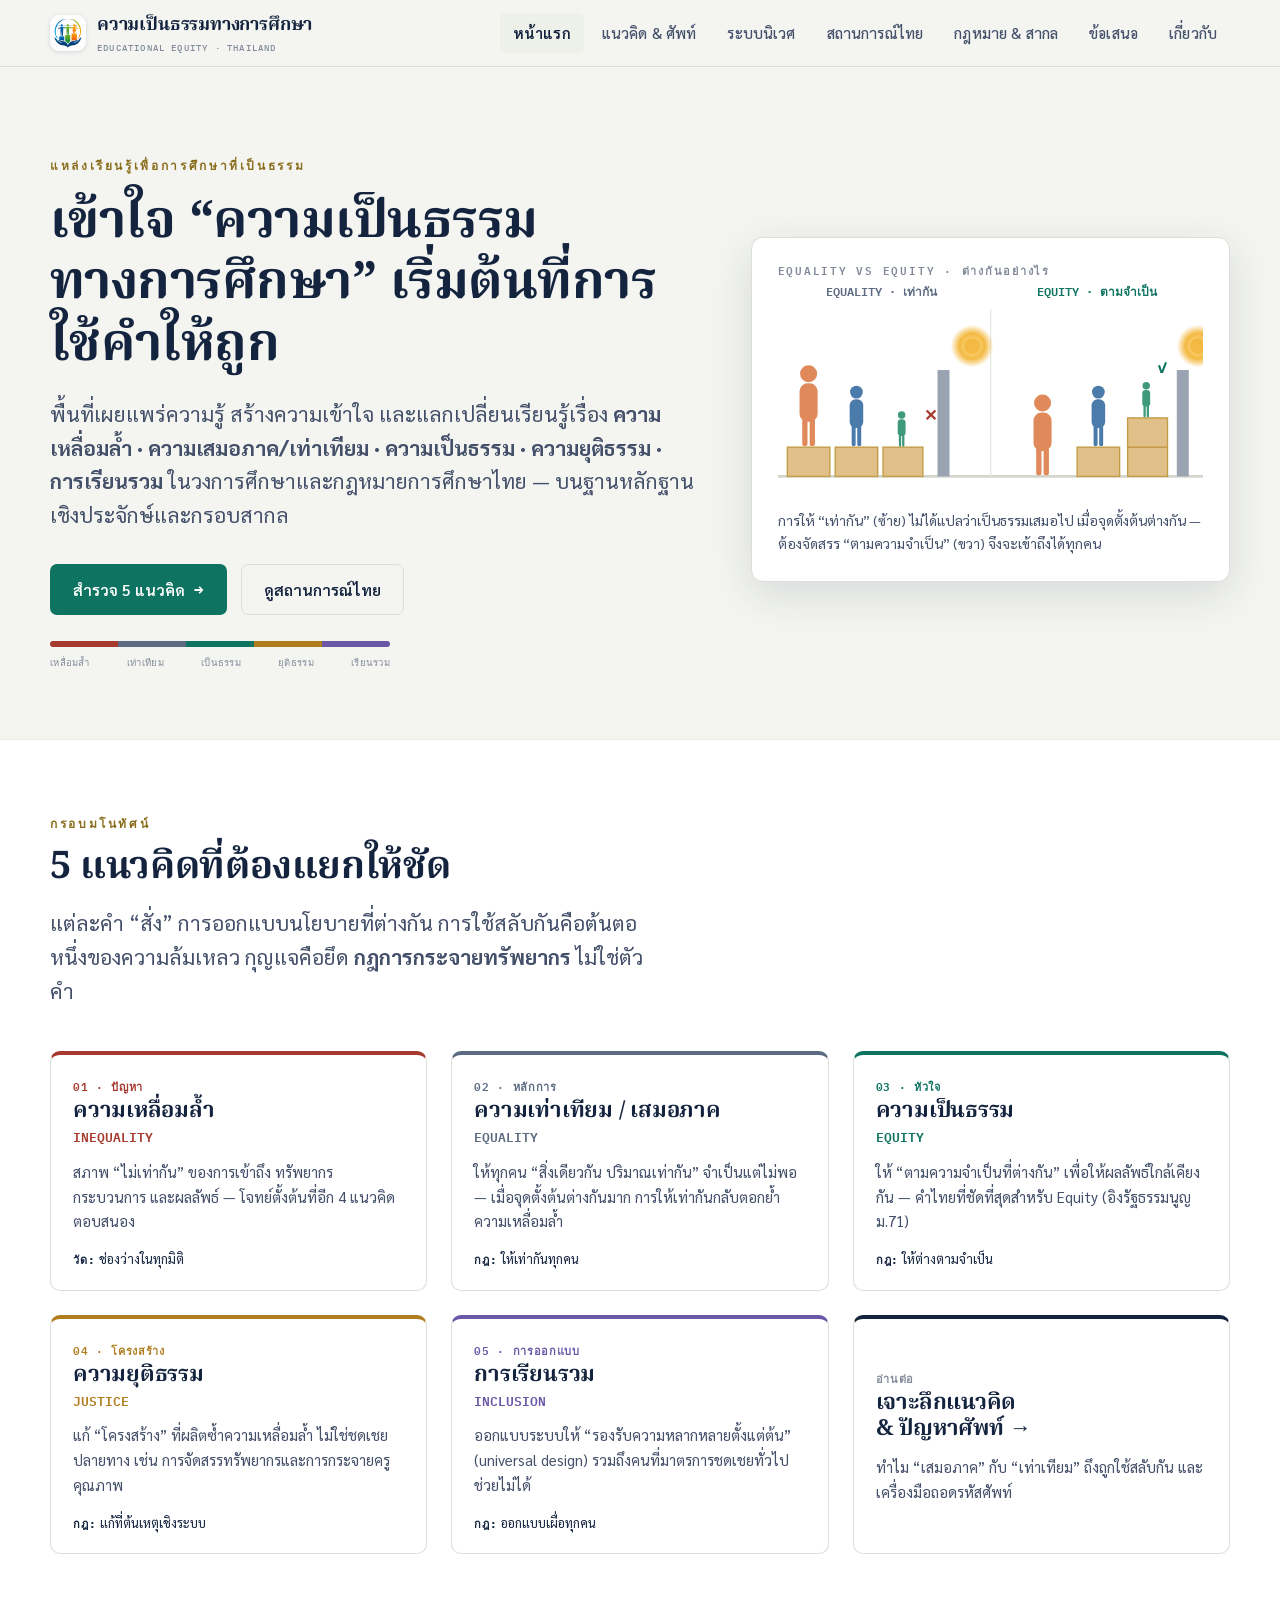
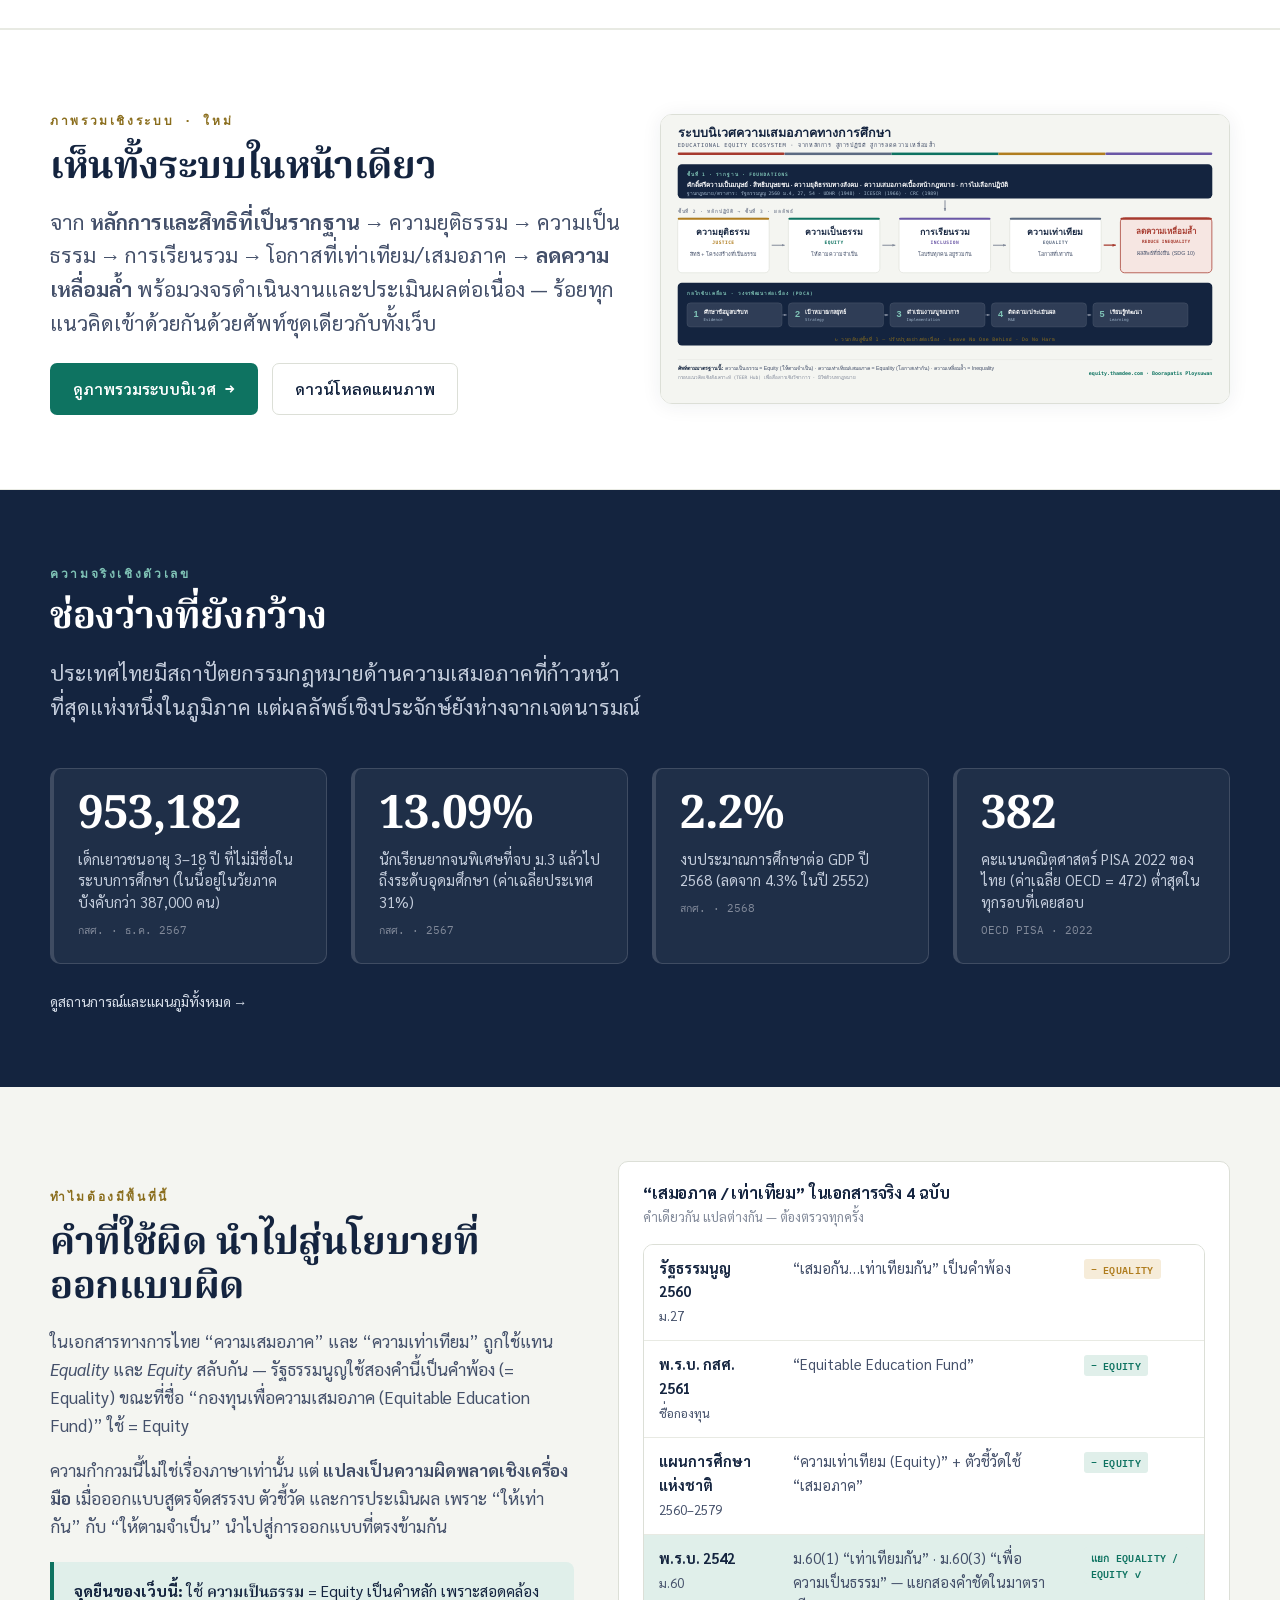
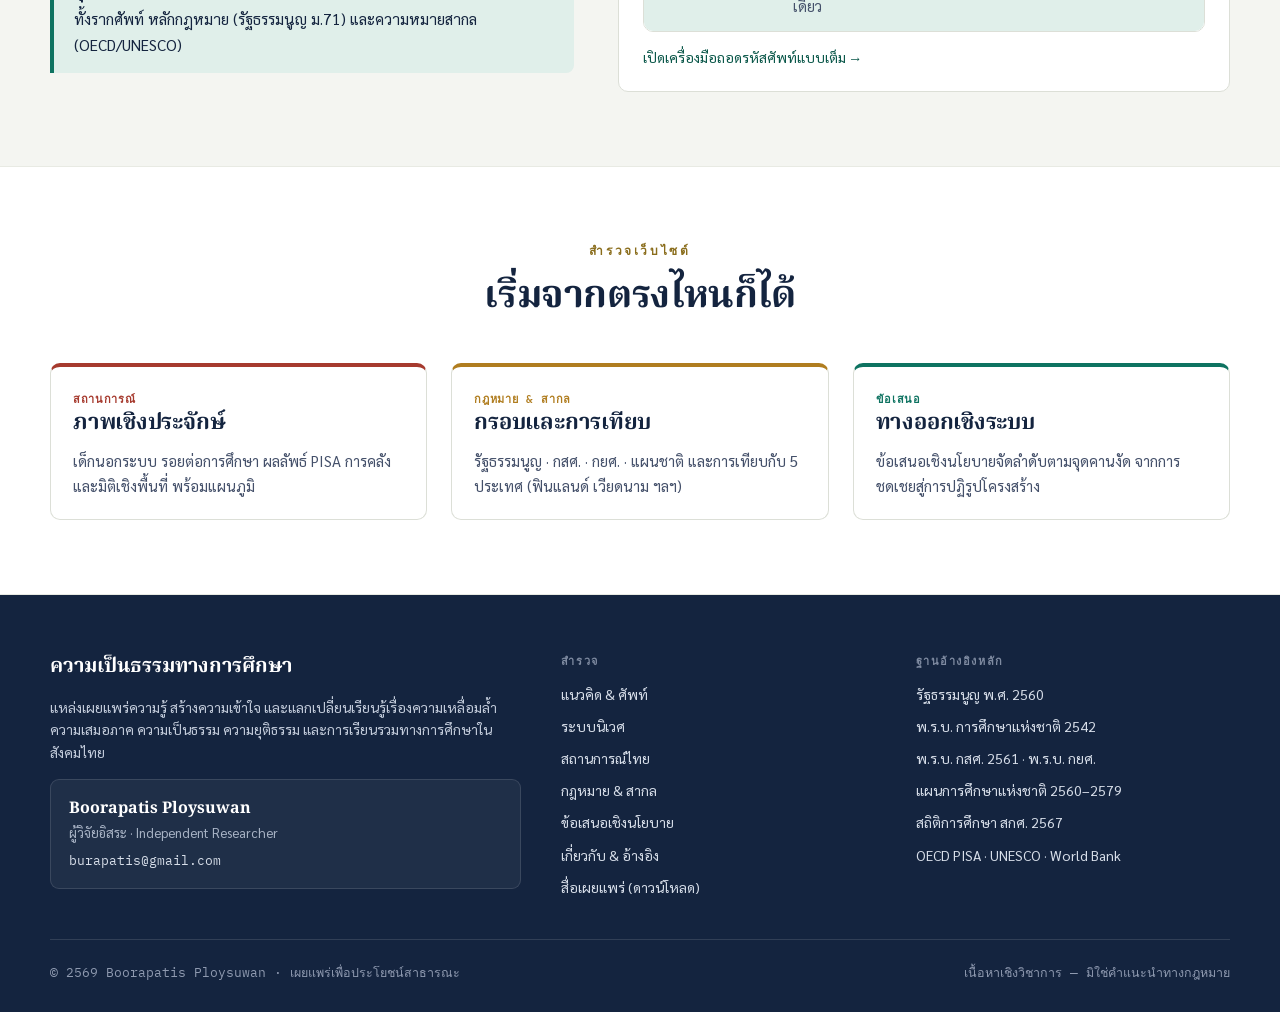
==== commit 947917fc: "Edit index concepts ecosystem แก้ไขเพิ่มเติม หน้า index concepts และ ecosystem" ====
--- a/index.html
+++ b/index.html
@@ -115,7 +115,7 @@
     </div>
     <div class="grid g-3 mt-l">
       <div class="concept-card c-ineq reveal"><span class="tag">01 · ปัญหา</span><h3>ความเหลื่อมล้ำ</h3><div class="en">INEQUALITY</div><p>สภาพ “ไม่เท่ากัน” ของการเข้าถึง ทรัพยากร กระบวนการ และผลลัพธ์ — โจทย์ตั้งต้นที่อีก 4 แนวคิดตอบสนอง</p><div class="rule"><b>วัด:</b> ช่องว่างในทุกมิติ</div></div>
-      <div class="concept-card c-eqal reveal"><span class="tag">02 · หลักการ</span><h3>ความเท่าเทียม</h3><div class="en">EQUALITY</div><p>ให้ทุกคน “สิ่งเดียวกัน ปริมาณเท่ากัน” จำเป็นแต่ไม่พอ — เมื่อจุดตั้งต้นต่างกันมาก การให้เท่ากันกลับตอกย้ำความเหลื่อมล้ำ</p><div class="rule"><b>กฎ:</b> ให้เท่ากันทุกคน</div></div>
+      <div class="concept-card c-eqal reveal"><span class="tag">02 · หลักการ</span><h3>ความเท่าเทียม / เสมอภาค</h3><div class="en">EQUALITY</div><p>ให้ทุกคน “สิ่งเดียวกัน ปริมาณเท่ากัน” จำเป็นแต่ไม่พอ — เมื่อจุดตั้งต้นต่างกันมาก การให้เท่ากันกลับตอกย้ำความเหลื่อมล้ำ</p><div class="rule"><b>กฎ:</b> ให้เท่ากันทุกคน</div></div>
       <div class="concept-card c-eqty reveal"><span class="tag">03 · หัวใจ</span><h3>ความเป็นธรรม</h3><div class="en">EQUITY</div><p>ให้ “ตามความจำเป็นที่ต่างกัน” เพื่อให้ผลลัพธ์ใกล้เคียงกัน — คำไทยที่ชัดที่สุดสำหรับ Equity (อิงรัฐธรรมนูญ ม.71)</p><div class="rule"><b>กฎ:</b> ให้ต่างตามจำเป็น</div></div>
       <div class="concept-card c-just reveal"><span class="tag">04 · โครงสร้าง</span><h3>ความยุติธรรม</h3><div class="en">JUSTICE</div><p>แก้ “โครงสร้าง” ที่ผลิตซ้ำความเหลื่อมล้ำ ไม่ใช่ชดเชยปลายทาง เช่น การจัดสรรทรัพยากรและการกระจายครูคุณภาพ</p><div class="rule"><b>กฎ:</b> แก้ที่ต้นเหตุเชิงระบบ</div></div>
       <div class="concept-card c-incl reveal"><span class="tag">05 · การออกแบบ</span><h3>การเรียนรวม</h3><div class="en">INCLUSION</div><p>ออกแบบระบบให้ “รองรับความหลากหลายตั้งแต่ต้น” (universal design) รวมถึงคนที่มาตรการชดเชยทั่วไปช่วยไม่ได้</p><div class="rule"><b>กฎ:</b> ออกแบบเผื่อทุกคน</div></div>
@@ -134,7 +134,7 @@
     <div class="reveal">
       <span class="eyebrow">ภาพรวมเชิงระบบ · ใหม่</span>
       <h2 class="mt-s">เห็นทั้งระบบในหน้าเดียว</h2>
-      <p class="lead mt-s">จาก <b>หลักการและสิทธิที่เป็นรากฐาน</b> → ความยุติธรรม → ความเป็นธรรม → การเรียนรวม → โอกาสที่เท่าเทียม → <b>ลดความเหลื่อมล้ำ</b> พร้อมวงจรดำเนินงานและประเมินผลต่อเนื่อง — ร้อยทุกแนวคิดเข้าด้วยกันด้วยศัพท์ชุดเดียวกับทั้งเว็บ</p>
+      <p class="lead mt-s">จาก <b>หลักการและสิทธิที่เป็นรากฐาน</b> → ความยุติธรรม → ความเป็นธรรม → การเรียนรวม → โอกาสที่เท่าเทียม/เสมอภาค → <b>ลดความเหลื่อมล้ำ</b> พร้อมวงจรดำเนินงานและประเมินผลต่อเนื่อง — ร้อยทุกแนวคิดเข้าด้วยกันด้วยศัพท์ชุดเดียวกับทั้งเว็บ</p>
       <div class="hero-cta" style="margin-top:24px">
         <a href="ecosystem.html" class="btn btn-primary">ดูภาพรวมระบบนิเวศ <span class="arrow">→</span></a>
         <a href="ecosystem.html#downloads" class="btn btn-ghost">ดาวน์โหลดแผนภาพ</a>
